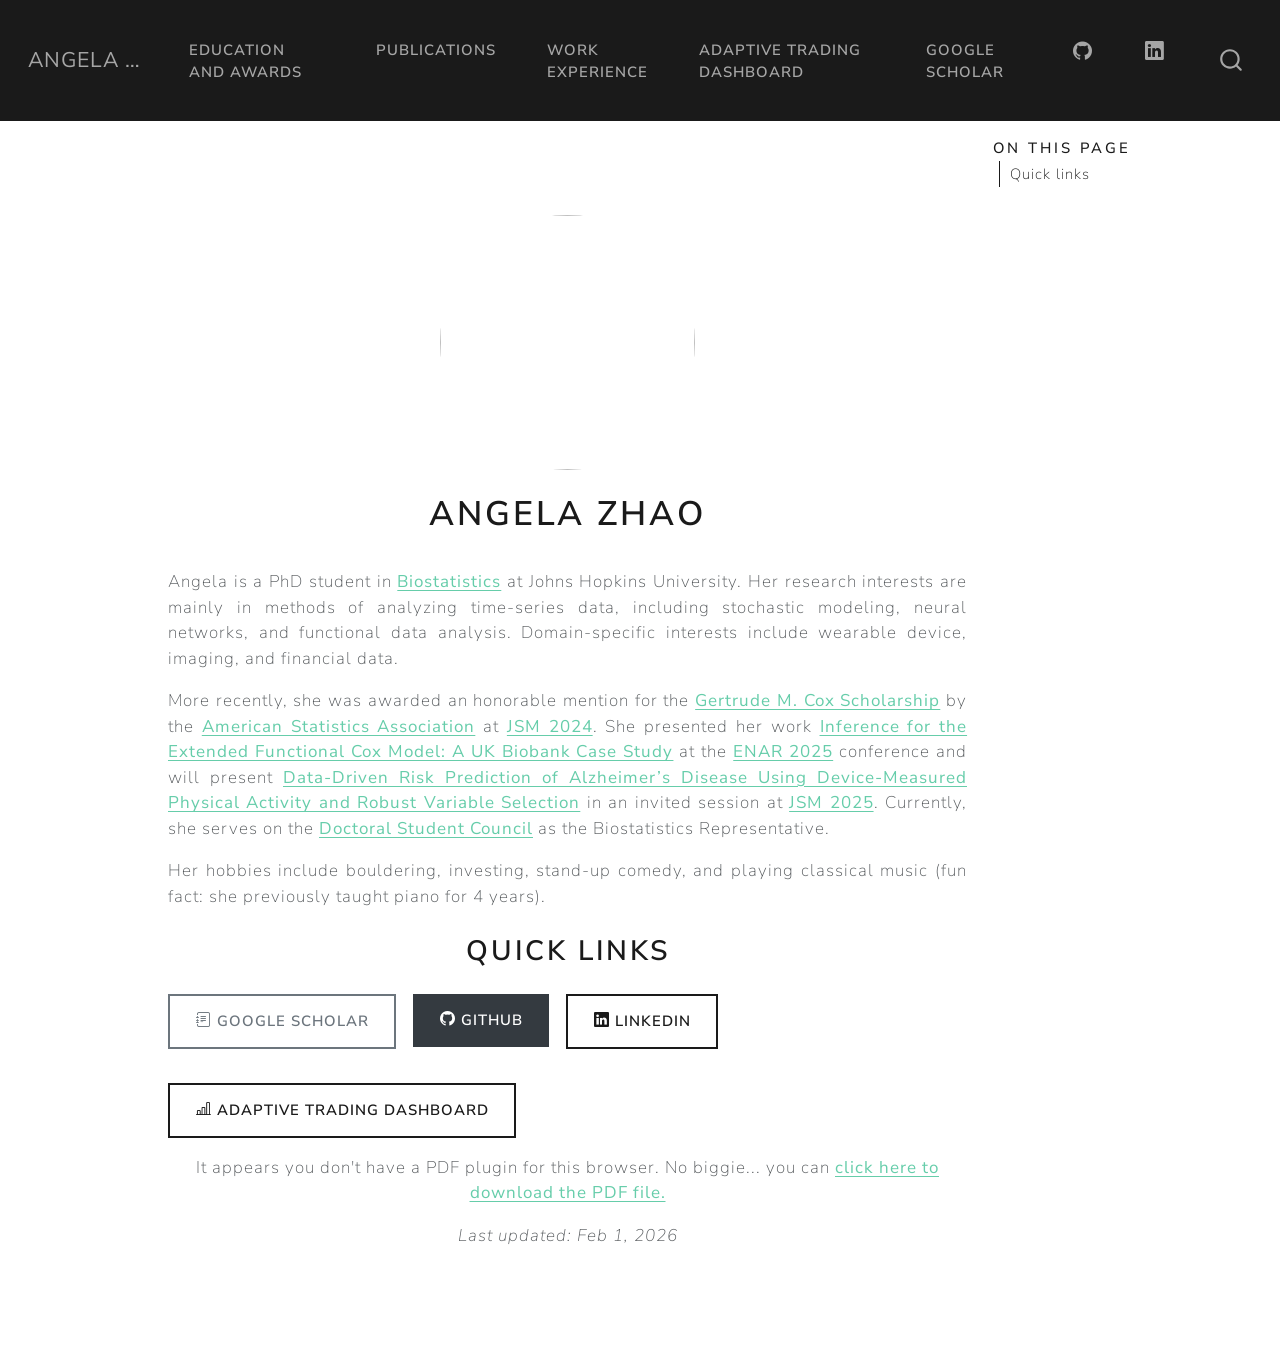
==== index.html @ 54da70fc "Built site for gh-pages" ====
<!DOCTYPE html>
<html xmlns="http://www.w3.org/1999/xhtml" lang="en" xml:lang="en"><head>

<meta charset="utf-8">
<meta name="generator" content="quarto-1.7.31">

<meta name="viewport" content="width=device-width, initial-scale=1.0, user-scalable=yes">


<title>Angela Zhao</title>
<style>
code{white-space: pre-wrap;}
span.smallcaps{font-variant: small-caps;}
div.columns{display: flex; gap: min(4vw, 1.5em);}
div.column{flex: auto; overflow-x: auto;}
div.hanging-indent{margin-left: 1.5em; text-indent: -1.5em;}
ul.task-list{list-style: none;}
ul.task-list li input[type="checkbox"] {
  width: 0.8em;
  margin: 0 0.8em 0.2em -1em; /* quarto-specific, see https://github.com/quarto-dev/quarto-cli/issues/4556 */ 
  vertical-align: middle;
}
</style>


<script src="site_libs/quarto-nav/quarto-nav.js"></script>
<script src="site_libs/quarto-nav/headroom.min.js"></script>
<script src="site_libs/clipboard/clipboard.min.js"></script>
<script src="site_libs/quarto-search/autocomplete.umd.js"></script>
<script src="site_libs/quarto-search/fuse.min.js"></script>
<script src="site_libs/quarto-search/quarto-search.js"></script>
<meta name="quarto:offset" content="./">
<script src="site_libs/quarto-html/quarto.js" type="module"></script>
<script src="site_libs/quarto-html/tabsets/tabsets.js" type="module"></script>
<script src="site_libs/quarto-html/popper.min.js"></script>
<script src="site_libs/quarto-html/tippy.umd.min.js"></script>
<link href="site_libs/quarto-html/tippy.css" rel="stylesheet">
<link href="site_libs/quarto-html/quarto-syntax-highlighting-e1a5c8363afafaef2c763b6775fbf3ca.css" rel="stylesheet" id="quarto-text-highlighting-styles">
<script src="site_libs/bootstrap/bootstrap.min.js"></script>
<link href="site_libs/bootstrap/bootstrap-icons.css" rel="stylesheet">
<link href="site_libs/bootstrap/bootstrap-140504734875f0fa9994fa1a60eab5da.min.css" rel="stylesheet" append-hash="true" id="quarto-bootstrap" data-mode="light">
<script id="quarto-search-options" type="application/json">{
  "location": "navbar",
  "copy-button": false,
  "collapse-after": 3,
  "panel-placement": "end",
  "type": "overlay",
  "limit": 50,
  "keyboard-shortcut": [
    "f",
    "/",
    "s"
  ],
  "show-item-context": false,
  "language": {
    "search-no-results-text": "No results",
    "search-matching-documents-text": "matching documents",
    "search-copy-link-title": "Copy link to search",
    "search-hide-matches-text": "Hide additional matches",
    "search-more-match-text": "more match in this document",
    "search-more-matches-text": "more matches in this document",
    "search-clear-button-title": "Clear",
    "search-text-placeholder": "",
    "search-detached-cancel-button-title": "Cancel",
    "search-submit-button-title": "Submit",
    "search-label": "Search"
  }
}</script>


<link rel="stylesheet" href="styles.css">
</head>

<body class="nav-fixed quarto-light">

<div id="quarto-search-results"></div>
  <header id="quarto-header" class="headroom fixed-top">
    <nav class="navbar navbar-expand-xl " data-bs-theme="dark">
      <div class="navbar-container container-fluid">
      <div class="navbar-brand-container mx-auto">
    <a class="navbar-brand" href="./index.html">
    <span class="navbar-title">Angela Zhao</span>
    </a>
  </div>
            <div id="quarto-search" class="" title="Search"></div>
          <button class="navbar-toggler" type="button" data-bs-toggle="collapse" data-bs-target="#navbarCollapse" aria-controls="navbarCollapse" role="menu" aria-expanded="false" aria-label="Toggle navigation" onclick="if (window.quartoToggleHeadroom) { window.quartoToggleHeadroom(); }">
  <span class="navbar-toggler-icon"></span>
</button>
          <div class="collapse navbar-collapse" id="navbarCollapse">
            <ul class="navbar-nav navbar-nav-scroll ms-auto">
  <li class="nav-item">
    <a class="nav-link" href="./education.html"> 
<span class="menu-text">Education and Awards</span></a>
  </li>  
  <li class="nav-item">
    <a class="nav-link" href="./publications.html"> 
<span class="menu-text">Publications</span></a>
  </li>  
  <li class="nav-item">
    <a class="nav-link" href="./work.html"> 
<span class="menu-text">Work Experience</span></a>
  </li>  
  <li class="nav-item">
    <a class="nav-link" href="https://adaptive-trading.streamlit.app/"> 
<span class="menu-text">Adaptive Trading Dashboard</span></a>
  </li>  
  <li class="nav-item">
    <a class="nav-link" href="https://scholar.google.com/citations?hl=en&amp;user=Vc9Pn4YAAAAJ"> 
<span class="menu-text">Google Scholar</span></a>
  </li>  
  <li class="nav-item compact">
    <a class="nav-link" href="https://github.com/ang-zhao?tab=repositories"> <i class="bi bi-github" role="img">
</i> 
<span class="menu-text"></span></a>
  </li>  
  <li class="nav-item compact">
    <a class="nav-link" href="https://www.linkedin.com/in/angela0zhao/"> <i class="bi bi-linkedin" role="img">
</i> 
<span class="menu-text"></span></a>
  </li>  
</ul>
          </div> <!-- /navcollapse -->
            <div class="quarto-navbar-tools">
</div>
      </div> <!-- /container-fluid -->
    </nav>
</header>
<!-- content -->
<div id="quarto-content" class="quarto-container page-columns page-rows-contents page-layout-article page-navbar">
<!-- sidebar -->
<!-- margin-sidebar -->
    <div id="quarto-margin-sidebar" class="sidebar margin-sidebar">
        <nav id="TOC" role="doc-toc" class="toc-active">
    <h2 id="toc-title">On this page</h2>
  <ul>
  <li><a href="#quick-links" id="toc-quick-links" class="nav-link active" data-scroll-target="#quick-links">Quick links</a></li>
  </ul>
</nav>
    </div>
<!-- main -->
<div class="quarto-about-jolla">
  <img src="profile_final.png" class="about-image
  round " style="height: 15em; width: 15em;">
 <header id="title-block-header" class="quarto-title-block default">
<div class="quarto-title">
<h1 class="title">Angela Zhao</h1>
</div>
<div class="quarto-title-meta">
  </div>
</header><main class="content" id="quarto-document-content">

<!-- <section id="hero" class="hero d-flex align-items-center text-center"> -->
<!-- <div class="container"> -->
<!--   <h1 class="display-4 fw-bold">PhD Student in Biostatistics</h1> -->
<!--   <p class="lead"> -->
<!--     Time-series modelling · Functional data analysis · Python / R / Java · TensorFlow -->
<!--   </p> -->
<!--   <a class="btn btn-primary btn-lg" -->
<!--      href="resume_AngelaZhao_Jun1_2025.pdf" -->
<!--   >Download Résumé</a> -->
<!-- </div> -->
<!-- </section> -->
<div style="text-align: justify">
<p>Angela is a PhD student in <a href="https://publichealth.jhu.edu/departments/biostatistics">Biostatistics</a> at Johns Hopkins University. Her research interests are mainly in methods of analyzing time-series data, including stochastic modeling, neural networks, and functional data analysis. Domain-specific interests include wearable device, imaging, and financial data.</p>
<p>More recently, she was awarded an honorable mention for the <a href="https://ang-zhao.github.io/angzhao.github.io/education.html#awards">Gertrude M. Cox Scholarship</a> by the <a href="https://www.amstat.org/">American Statistics Association</a> at <a href="https://ww2.amstat.org/meetings/jsm/2024/">JSM 2024</a>. She presented her work <a href="./publications.html">Inference for the Extended Functional Cox Model: A UK Biobank Case Study</a> at the <a href="https://www.enar.org/meetings/spring2025/">ENAR 2025</a> conference and will present <a href="./publications.html">Data-Driven Risk Prediction of Alzheimer’s Disease Using Device-Measured Physical Activity and Robust Variable Selection</a> in an invited session at <a href="https://ww2.amstat.org/meetings/jsm/2025/">JSM 2025</a>. Currently, she serves on the <a href="https://ang-zhao.github.io/angzhao.github.io/work.html#leadership-positions">Doctoral Student Council</a> as the Biostatistics Representative.</p>
<p>Her hobbies include bouldering, investing, stand-up comedy, and playing classical music (fun fact: she previously taught piano for 4 years).</p>
</div>
<section id="quick-links" class="level2 mt-4">
<h2 class="mt-4" data-anchor-id="quick-links">Quick links</h2>
<div class="d-flex flex-wrap gap-3">
<p><a href="https://scholar.google.com/citations?hl=en&amp;user=Vc9Pn4YAAAAJ" class="btn btn-outline-secondary"><i class="bi bi-journal-text"></i>&nbsp;Google Scholar</a></p>
<p><a href="https://github.com/ang-zhao?tab=repositories" class="btn btn-dark"><i class="bi bi-github"></i>&nbsp;GitHub</a></p>
<p><a href="https://www.linkedin.com/in/angela0zhao/" class="btn btn-outline-primary"><i class="bi bi-linkedin"></i>&nbsp;LinkedIn</a></p>
<p><a href="https://adaptive-trading.streamlit.app/" class="btn btn-outline-primary"><i class="bi bi-bar-chart-line"></i>&nbsp;Adaptive Trading Dashboard</a></p>
</div>
<object data="resume_AngelaZhao_citadel_feb2026.pdf" type="application/pdf" width="100%" height="100%" style="min-height:100vh;">
    <p>It appears you don't have a PDF plugin for this browser.
    No biggie... you can <a href="resume_AngelaZhao_citadel_feb2026.pdf">click here to
    download the PDF file.</a></p>
</object>
<p><em>Last updated: Feb 1, 2026</em></p>


</section>
</main>  
</div>
 <!-- /main -->
<script id="quarto-html-after-body" type="application/javascript">
  window.document.addEventListener("DOMContentLoaded", function (event) {
    const isCodeAnnotation = (el) => {
      for (const clz of el.classList) {
        if (clz.startsWith('code-annotation-')) {                     
          return true;
        }
      }
      return false;
    }
    const onCopySuccess = function(e) {
      // button target
      const button = e.trigger;
      // don't keep focus
      button.blur();
      // flash "checked"
      button.classList.add('code-copy-button-checked');
      var currentTitle = button.getAttribute("title");
      button.setAttribute("title", "Copied!");
      let tooltip;
      if (window.bootstrap) {
        button.setAttribute("data-bs-toggle", "tooltip");
        button.setAttribute("data-bs-placement", "left");
        button.setAttribute("data-bs-title", "Copied!");
        tooltip = new bootstrap.Tooltip(button, 
          { trigger: "manual", 
            customClass: "code-copy-button-tooltip",
            offset: [0, -8]});
        tooltip.show();    
      }
      setTimeout(function() {
        if (tooltip) {
          tooltip.hide();
          button.removeAttribute("data-bs-title");
          button.removeAttribute("data-bs-toggle");
          button.removeAttribute("data-bs-placement");
        }
        button.setAttribute("title", currentTitle);
        button.classList.remove('code-copy-button-checked');
      }, 1000);
      // clear code selection
      e.clearSelection();
    }
    const getTextToCopy = function(trigger) {
        const codeEl = trigger.previousElementSibling.cloneNode(true);
        for (const childEl of codeEl.children) {
          if (isCodeAnnotation(childEl)) {
            childEl.remove();
          }
        }
        return codeEl.innerText;
    }
    const clipboard = new window.ClipboardJS('.code-copy-button:not([data-in-quarto-modal])', {
      text: getTextToCopy
    });
    clipboard.on('success', onCopySuccess);
    if (window.document.getElementById('quarto-embedded-source-code-modal')) {
      const clipboardModal = new window.ClipboardJS('.code-copy-button[data-in-quarto-modal]', {
        text: getTextToCopy,
        container: window.document.getElementById('quarto-embedded-source-code-modal')
      });
      clipboardModal.on('success', onCopySuccess);
    }
      var localhostRegex = new RegExp(/^(?:http|https):\/\/localhost\:?[0-9]*\//);
      var mailtoRegex = new RegExp(/^mailto:/);
        var filterRegex = new RegExp("https:\/\/ang-zhao\.github\.io\/home\/");
      var isInternal = (href) => {
          return filterRegex.test(href) || localhostRegex.test(href) || mailtoRegex.test(href);
      }
      // Inspect non-navigation links and adorn them if external
     var links = window.document.querySelectorAll('a[href]:not(.nav-link):not(.navbar-brand):not(.toc-action):not(.sidebar-link):not(.sidebar-item-toggle):not(.pagination-link):not(.no-external):not([aria-hidden]):not(.dropdown-item):not(.quarto-navigation-tool):not(.about-link)');
      for (var i=0; i<links.length; i++) {
        const link = links[i];
        if (!isInternal(link.href)) {
          // undo the damage that might have been done by quarto-nav.js in the case of
          // links that we want to consider external
          if (link.dataset.originalHref !== undefined) {
            link.href = link.dataset.originalHref;
          }
        }
      }
    function tippyHover(el, contentFn, onTriggerFn, onUntriggerFn) {
      const config = {
        allowHTML: true,
        maxWidth: 500,
        delay: 100,
        arrow: false,
        appendTo: function(el) {
            return el.parentElement;
        },
        interactive: true,
        interactiveBorder: 10,
        theme: 'quarto',
        placement: 'bottom-start',
      };
      if (contentFn) {
        config.content = contentFn;
      }
      if (onTriggerFn) {
        config.onTrigger = onTriggerFn;
      }
      if (onUntriggerFn) {
        config.onUntrigger = onUntriggerFn;
      }
      window.tippy(el, config); 
    }
    const noterefs = window.document.querySelectorAll('a[role="doc-noteref"]');
    for (var i=0; i<noterefs.length; i++) {
      const ref = noterefs[i];
      tippyHover(ref, function() {
        // use id or data attribute instead here
        let href = ref.getAttribute('data-footnote-href') || ref.getAttribute('href');
        try { href = new URL(href).hash; } catch {}
        const id = href.replace(/^#\/?/, "");
        const note = window.document.getElementById(id);
        if (note) {
          return note.innerHTML;
        } else {
          return "";
        }
      });
    }
    const xrefs = window.document.querySelectorAll('a.quarto-xref');
    const processXRef = (id, note) => {
      // Strip column container classes
      const stripColumnClz = (el) => {
        el.classList.remove("page-full", "page-columns");
        if (el.children) {
          for (const child of el.children) {
            stripColumnClz(child);
          }
        }
      }
      stripColumnClz(note)
      if (id === null || id.startsWith('sec-')) {
        // Special case sections, only their first couple elements
        const container = document.createElement("div");
        if (note.children && note.children.length > 2) {
          container.appendChild(note.children[0].cloneNode(true));
          for (let i = 1; i < note.children.length; i++) {
            const child = note.children[i];
            if (child.tagName === "P" && child.innerText === "") {
              continue;
            } else {
              container.appendChild(child.cloneNode(true));
              break;
            }
          }
          if (window.Quarto?.typesetMath) {
            window.Quarto.typesetMath(container);
          }
          return container.innerHTML
        } else {
          if (window.Quarto?.typesetMath) {
            window.Quarto.typesetMath(note);
          }
          return note.innerHTML;
        }
      } else {
        // Remove any anchor links if they are present
        const anchorLink = note.querySelector('a.anchorjs-link');
        if (anchorLink) {
          anchorLink.remove();
        }
        if (window.Quarto?.typesetMath) {
          window.Quarto.typesetMath(note);
        }
        if (note.classList.contains("callout")) {
          return note.outerHTML;
        } else {
          return note.innerHTML;
        }
      }
    }
    for (var i=0; i<xrefs.length; i++) {
      const xref = xrefs[i];
      tippyHover(xref, undefined, function(instance) {
        instance.disable();
        let url = xref.getAttribute('href');
        let hash = undefined; 
        if (url.startsWith('#')) {
          hash = url;
        } else {
          try { hash = new URL(url).hash; } catch {}
        }
        if (hash) {
          const id = hash.replace(/^#\/?/, "");
          const note = window.document.getElementById(id);
          if (note !== null) {
            try {
              const html = processXRef(id, note.cloneNode(true));
              instance.setContent(html);
            } finally {
              instance.enable();
              instance.show();
            }
          } else {
            // See if we can fetch this
            fetch(url.split('#')[0])
            .then(res => res.text())
            .then(html => {
              const parser = new DOMParser();
              const htmlDoc = parser.parseFromString(html, "text/html");
              const note = htmlDoc.getElementById(id);
              if (note !== null) {
                const html = processXRef(id, note);
                instance.setContent(html);
              } 
            }).finally(() => {
              instance.enable();
              instance.show();
            });
          }
        } else {
          // See if we can fetch a full url (with no hash to target)
          // This is a special case and we should probably do some content thinning / targeting
          fetch(url)
          .then(res => res.text())
          .then(html => {
            const parser = new DOMParser();
            const htmlDoc = parser.parseFromString(html, "text/html");
            const note = htmlDoc.querySelector('main.content');
            if (note !== null) {
              // This should only happen for chapter cross references
              // (since there is no id in the URL)
              // remove the first header
              if (note.children.length > 0 && note.children[0].tagName === "HEADER") {
                note.children[0].remove();
              }
              const html = processXRef(null, note);
              instance.setContent(html);
            } 
          }).finally(() => {
            instance.enable();
            instance.show();
          });
        }
      }, function(instance) {
      });
    }
        let selectedAnnoteEl;
        const selectorForAnnotation = ( cell, annotation) => {
          let cellAttr = 'data-code-cell="' + cell + '"';
          let lineAttr = 'data-code-annotation="' +  annotation + '"';
          const selector = 'span[' + cellAttr + '][' + lineAttr + ']';
          return selector;
        }
        const selectCodeLines = (annoteEl) => {
          const doc = window.document;
          const targetCell = annoteEl.getAttribute("data-target-cell");
          const targetAnnotation = annoteEl.getAttribute("data-target-annotation");
          const annoteSpan = window.document.querySelector(selectorForAnnotation(targetCell, targetAnnotation));
          const lines = annoteSpan.getAttribute("data-code-lines").split(",");
          const lineIds = lines.map((line) => {
            return targetCell + "-" + line;
          })
          let top = null;
          let height = null;
          let parent = null;
          if (lineIds.length > 0) {
              //compute the position of the single el (top and bottom and make a div)
              const el = window.document.getElementById(lineIds[0]);
              top = el.offsetTop;
              height = el.offsetHeight;
              parent = el.parentElement.parentElement;
            if (lineIds.length > 1) {
              const lastEl = window.document.getElementById(lineIds[lineIds.length - 1]);
              const bottom = lastEl.offsetTop + lastEl.offsetHeight;
              height = bottom - top;
            }
            if (top !== null && height !== null && parent !== null) {
              // cook up a div (if necessary) and position it 
              let div = window.document.getElementById("code-annotation-line-highlight");
              if (div === null) {
                div = window.document.createElement("div");
                div.setAttribute("id", "code-annotation-line-highlight");
                div.style.position = 'absolute';
                parent.appendChild(div);
              }
              div.style.top = top - 2 + "px";
              div.style.height = height + 4 + "px";
              div.style.left = 0;
              let gutterDiv = window.document.getElementById("code-annotation-line-highlight-gutter");
              if (gutterDiv === null) {
                gutterDiv = window.document.createElement("div");
                gutterDiv.setAttribute("id", "code-annotation-line-highlight-gutter");
                gutterDiv.style.position = 'absolute';
                const codeCell = window.document.getElementById(targetCell);
                const gutter = codeCell.querySelector('.code-annotation-gutter');
                gutter.appendChild(gutterDiv);
              }
              gutterDiv.style.top = top - 2 + "px";
              gutterDiv.style.height = height + 4 + "px";
            }
            selectedAnnoteEl = annoteEl;
          }
        };
        const unselectCodeLines = () => {
          const elementsIds = ["code-annotation-line-highlight", "code-annotation-line-highlight-gutter"];
          elementsIds.forEach((elId) => {
            const div = window.document.getElementById(elId);
            if (div) {
              div.remove();
            }
          });
          selectedAnnoteEl = undefined;
        };
          // Handle positioning of the toggle
      window.addEventListener(
        "resize",
        throttle(() => {
          elRect = undefined;
          if (selectedAnnoteEl) {
            selectCodeLines(selectedAnnoteEl);
          }
        }, 10)
      );
      function throttle(fn, ms) {
      let throttle = false;
      let timer;
        return (...args) => {
          if(!throttle) { // first call gets through
              fn.apply(this, args);
              throttle = true;
          } else { // all the others get throttled
              if(timer) clearTimeout(timer); // cancel #2
              timer = setTimeout(() => {
                fn.apply(this, args);
                timer = throttle = false;
              }, ms);
          }
        };
      }
        // Attach click handler to the DT
        const annoteDls = window.document.querySelectorAll('dt[data-target-cell]');
        for (const annoteDlNode of annoteDls) {
          annoteDlNode.addEventListener('click', (event) => {
            const clickedEl = event.target;
            if (clickedEl !== selectedAnnoteEl) {
              unselectCodeLines();
              const activeEl = window.document.querySelector('dt[data-target-cell].code-annotation-active');
              if (activeEl) {
                activeEl.classList.remove('code-annotation-active');
              }
              selectCodeLines(clickedEl);
              clickedEl.classList.add('code-annotation-active');
            } else {
              // Unselect the line
              unselectCodeLines();
              clickedEl.classList.remove('code-annotation-active');
            }
          });
        }
    const findCites = (el) => {
      const parentEl = el.parentElement;
      if (parentEl) {
        const cites = parentEl.dataset.cites;
        if (cites) {
          return {
            el,
            cites: cites.split(' ')
          };
        } else {
          return findCites(el.parentElement)
        }
      } else {
        return undefined;
      }
    };
    var bibliorefs = window.document.querySelectorAll('a[role="doc-biblioref"]');
    for (var i=0; i<bibliorefs.length; i++) {
      const ref = bibliorefs[i];
      const citeInfo = findCites(ref);
      if (citeInfo) {
        tippyHover(citeInfo.el, function() {
          var popup = window.document.createElement('div');
          citeInfo.cites.forEach(function(cite) {
            var citeDiv = window.document.createElement('div');
            citeDiv.classList.add('hanging-indent');
            citeDiv.classList.add('csl-entry');
            var biblioDiv = window.document.getElementById('ref-' + cite);
            if (biblioDiv) {
              citeDiv.innerHTML = biblioDiv.innerHTML;
            }
            popup.appendChild(citeDiv);
          });
          return popup.innerHTML;
        });
      }
    }
  });
  </script>
</div> <!-- /content -->




</body></html>
---- site_libs/quarto-html/tippy.css ----
.tippy-box[data-animation=fade][data-state=hidden]{opacity:0}[data-tippy-root]{max-width:calc(100vw - 10px)}.tippy-box{position:relative;background-color:#333;color:#fff;border-radius:4px;font-size:14px;line-height:1.4;white-space:normal;outline:0;transition-property:transform,visibility,opacity}.tippy-box[data-placement^=top]>.tippy-arrow{bottom:0}.tippy-box[data-placement^=top]>.tippy-arrow:before{bottom:-7px;left:0;border-width:8px 8px 0;border-top-color:initial;transform-origin:center top}.tippy-box[data-placement^=bottom]>.tippy-arrow{top:0}.tippy-box[data-placement^=bottom]>.tippy-arrow:before{top:-7px;left:0;border-width:0 8px 8px;border-bottom-color:initial;transform-origin:center bottom}.tippy-box[data-placement^=left]>.tippy-arrow{right:0}.tippy-box[data-placement^=left]>.tippy-arrow:before{border-width:8px 0 8px 8px;border-left-color:initial;right:-7px;transform-origin:center left}.tippy-box[data-placement^=right]>.tippy-arrow{left:0}.tippy-box[data-placement^=right]>.tippy-arrow:before{left:-7px;border-width:8px 8px 8px 0;border-right-color:initial;transform-origin:center right}.tippy-box[data-inertia][data-state=visible]{transition-timing-function:cubic-bezier(.54,1.5,.38,1.11)}.tippy-arrow{width:16px;height:16px;color:#333}.tippy-arrow:before{content:"";position:absolute;border-color:transparent;border-style:solid}.tippy-content{position:relative;padding:5px 9px;z-index:1}
---- site_libs/quarto-html/quarto-syntax-highlighting-e1a5c8363afafaef2c763b6775fbf3ca.css ----
/* quarto syntax highlight colors */
:root {
  --quarto-hl-ot-color: #003B4F;
  --quarto-hl-at-color: #657422;
  --quarto-hl-ss-color: #20794D;
  --quarto-hl-an-color: #5E5E5E;
  --quarto-hl-fu-color: #4758AB;
  --quarto-hl-st-color: #20794D;
  --quarto-hl-cf-color: #003B4F;
  --quarto-hl-op-color: #5E5E5E;
  --quarto-hl-er-color: #AD0000;
  --quarto-hl-bn-color: #AD0000;
  --quarto-hl-al-color: #AD0000;
  --quarto-hl-va-color: #111111;
  --quarto-hl-bu-color: inherit;
  --quarto-hl-ex-color: inherit;
  --quarto-hl-pp-color: #AD0000;
  --quarto-hl-in-color: #5E5E5E;
  --quarto-hl-vs-color: #20794D;
  --quarto-hl-wa-color: #5E5E5E;
  --quarto-hl-do-color: #5E5E5E;
  --quarto-hl-im-color: #00769E;
  --quarto-hl-ch-color: #20794D;
  --quarto-hl-dt-color: #AD0000;
  --quarto-hl-fl-color: #AD0000;
  --quarto-hl-co-color: #5E5E5E;
  --quarto-hl-cv-color: #5E5E5E;
  --quarto-hl-cn-color: #8f5902;
  --quarto-hl-sc-color: #5E5E5E;
  --quarto-hl-dv-color: #AD0000;
  --quarto-hl-kw-color: #003B4F;
}

/* other quarto variables */
:root {
  --quarto-font-monospace: SFMono-Regular, Menlo, Monaco, Consolas, "Liberation Mono", "Courier New", monospace;
}

/* syntax highlight based on Pandoc's rules */
pre > code.sourceCode > span {
  color: #003B4F;
}

code.sourceCode > span {
  color: #003B4F;
}

div.sourceCode,
div.sourceCode pre.sourceCode {
  color: #003B4F;
}

/* Normal */
code span {
  color: #003B4F;
}

/* Alert */
code span.al {
  color: #AD0000;
  font-style: inherit;
}

/* Annotation */
code span.an {
  color: #5E5E5E;
  font-style: inherit;
}

/* Attribute */
code span.at {
  color: #657422;
  font-style: inherit;
}

/* BaseN */
code span.bn {
  color: #AD0000;
  font-style: inherit;
}

/* BuiltIn */
code span.bu {
  font-style: inherit;
}

/* ControlFlow */
code span.cf {
  color: #003B4F;
  font-weight: bold;
  font-style: inherit;
}

/* Char */
code span.ch {
  color: #20794D;
  font-style: inherit;
}

/* Constant */
code span.cn {
  color: #8f5902;
  font-style: inherit;
}

/* Comment */
code span.co {
  color: #5E5E5E;
  font-style: inherit;
}

/* CommentVar */
code span.cv {
  color: #5E5E5E;
  font-style: italic;
}

/* Documentation */
code span.do {
  color: #5E5E5E;
  font-style: italic;
}

/* DataType */
code span.dt {
  color: #AD0000;
  font-style: inherit;
}

/* DecVal */
code span.dv {
  color: #AD0000;
  font-style: inherit;
}

/* Error */
code span.er {
  color: #AD0000;
  font-style: inherit;
}

/* Extension */
code span.ex {
  font-style: inherit;
}

/* Float */
code span.fl {
  color: #AD0000;
  font-style: inherit;
}

/* Function */
code span.fu {
  color: #4758AB;
  font-style: inherit;
}

/* Import */
code span.im {
  color: #00769E;
  font-style: inherit;
}

/* Information */
code span.in {
  color: #5E5E5E;
  font-style: inherit;
}

/* Keyword */
code span.kw {
  color: #003B4F;
  font-weight: bold;
  font-style: inherit;
}

/* Operator */
code span.op {
  color: #5E5E5E;
  font-style: inherit;
}

/* Other */
code span.ot {
  color: #003B4F;
  font-style: inherit;
}

/* Preprocessor */
code span.pp {
  color: #AD0000;
  font-style: inherit;
}

/* SpecialChar */
code span.sc {
  color: #5E5E5E;
  font-style: inherit;
}

/* SpecialString */
code span.ss {
  color: #20794D;
  font-style: inherit;
}

/* String */
code span.st {
  color: #20794D;
  font-style: inherit;
}

/* Variable */
code span.va {
  color: #111111;
  font-style: inherit;
}

/* VerbatimString */
code span.vs {
  color: #20794D;
  font-style: inherit;
}

/* Warning */
code span.wa {
  color: #5E5E5E;
  font-style: italic;
}

.prevent-inlining {
  content: "</";
}

/*# sourceMappingURL=c735b2cac6c846c1abc72f5ce1520814.css.map */
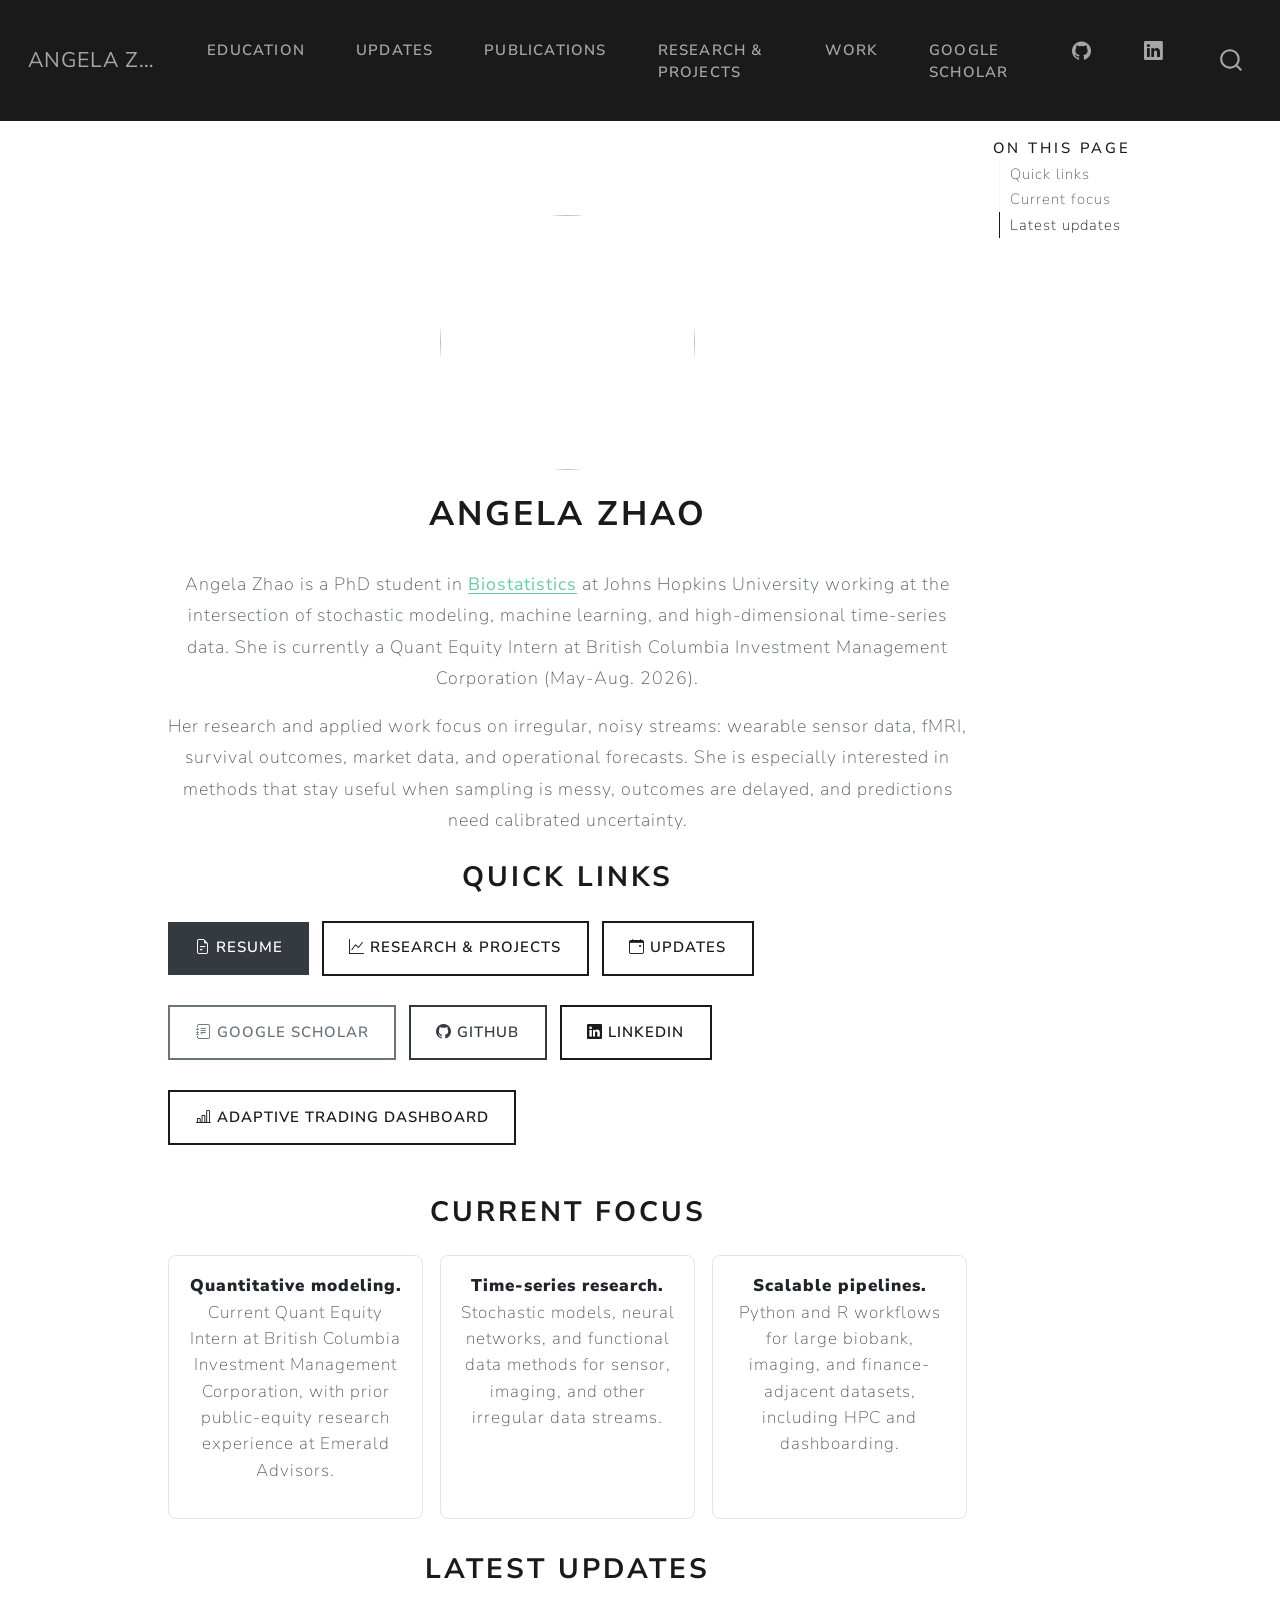
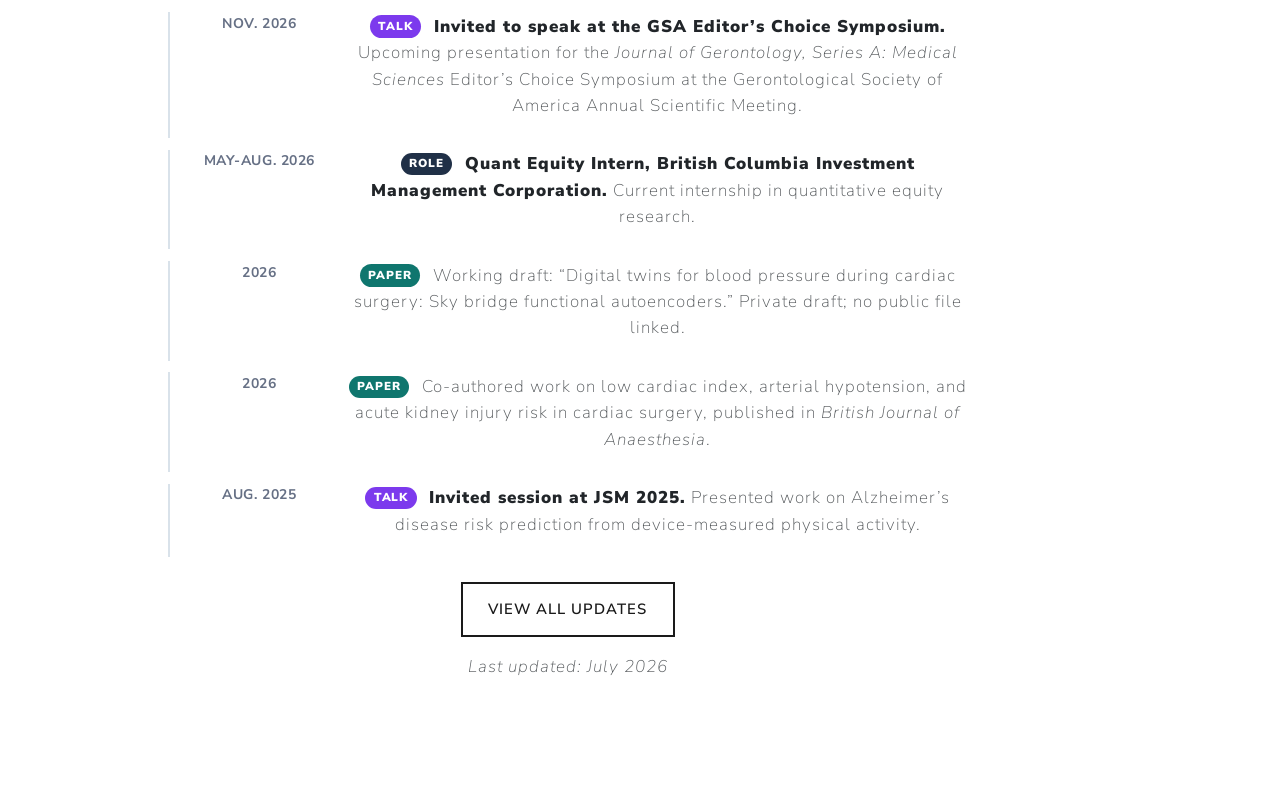
==== commit e7d47bb9: "Correct rendered updates timeline" ====
--- a/index.html
+++ b/index.html
@@ -90,19 +90,23 @@
             <ul class="navbar-nav navbar-nav-scroll ms-auto">
   <li class="nav-item">
     <a class="nav-link" href="./education.html"> 
-<span class="menu-text">Education and Awards</span></a>
+<span class="menu-text">Education</span></a>
+  </li>  
+  <li class="nav-item">
+    <a class="nav-link" href="./updates.html"> 
+<span class="menu-text">Updates</span></a>
   </li>  
   <li class="nav-item">
     <a class="nav-link" href="./publications.html"> 
 <span class="menu-text">Publications</span></a>
   </li>  
   <li class="nav-item">
+    <a class="nav-link" href="./projects.html"> 
+<span class="menu-text">Research &amp; Projects</span></a>
+  </li>  
+  <li class="nav-item">
     <a class="nav-link" href="./work.html"> 
-<span class="menu-text">Work Experience</span></a>
-  </li>  
-  <li class="nav-item">
-    <a class="nav-link" href="https://adaptive-trading.streamlit.app/"> 
-<span class="menu-text">Adaptive Trading Dashboard</span></a>
+<span class="menu-text">Work</span></a>
   </li>  
   <li class="nav-item">
     <a class="nav-link" href="https://scholar.google.com/citations?hl=en&amp;user=Vc9Pn4YAAAAJ"> 
@@ -134,6 +138,8 @@
     <h2 id="toc-title">On this page</h2>
   <ul>
   <li><a href="#quick-links" id="toc-quick-links" class="nav-link active" data-scroll-target="#quick-links">Quick links</a></li>
+  <li><a href="#current-focus" id="toc-current-focus" class="nav-link" data-scroll-target="#current-focus">Current focus</a></li>
+  <li><a href="#latest-updates" id="toc-latest-updates" class="nav-link" data-scroll-target="#latest-updates">Latest updates</a></li>
   </ul>
 </nav>
     </div>
@@ -149,36 +155,82 @@
   </div>
 </header><main class="content" id="quarto-document-content">
 
-<!-- <section id="hero" class="hero d-flex align-items-center text-center"> -->
-<!-- <div class="container"> -->
-<!--   <h1 class="display-4 fw-bold">PhD Student in Biostatistics</h1> -->
-<!--   <p class="lead"> -->
-<!--     Time-series modelling · Functional data analysis · Python / R / Java · TensorFlow -->
-<!--   </p> -->
-<!--   <a class="btn btn-primary btn-lg" -->
-<!--      href="resume_AngelaZhao_Jun1_2025.pdf" -->
-<!--   >Download Résumé</a> -->
-<!-- </div> -->
-<!-- </section> -->
-<div style="text-align: justify">
-<p>Angela is a PhD student in <a href="https://publichealth.jhu.edu/departments/biostatistics">Biostatistics</a> at Johns Hopkins University. Her research interests are mainly in methods of analyzing time-series data, including stochastic modeling, neural networks, and functional data analysis. Domain-specific interests include wearable device, imaging, and financial data.</p>
-<p>More recently, she was awarded an honorable mention for the <a href="https://ang-zhao.github.io/angzhao.github.io/education.html#awards">Gertrude M. Cox Scholarship</a> by the <a href="https://www.amstat.org/">American Statistics Association</a> at <a href="https://ww2.amstat.org/meetings/jsm/2024/">JSM 2024</a>. She presented her work <a href="./publications.html">Inference for the Extended Functional Cox Model: A UK Biobank Case Study</a> at the <a href="https://www.enar.org/meetings/spring2025/">ENAR 2025</a> conference and will present <a href="./publications.html">Data-Driven Risk Prediction of Alzheimer’s Disease Using Device-Measured Physical Activity and Robust Variable Selection</a> in an invited session at <a href="https://ww2.amstat.org/meetings/jsm/2025/">JSM 2025</a>. Currently, she serves on the <a href="https://ang-zhao.github.io/angzhao.github.io/work.html#leadership-positions">Doctoral Student Council</a> as the Biostatistics Representative.</p>
-<p>Her hobbies include bouldering, investing, stand-up comedy, and playing classical music (fun fact: she previously taught piano for 4 years).</p>
+<div class="landing-copy">
+<p>Angela Zhao is a PhD student in <a href="https://publichealth.jhu.edu/departments/biostatistics">Biostatistics</a> at Johns Hopkins University working at the intersection of stochastic modeling, machine learning, and high-dimensional time-series data. She is currently a Quant Equity Intern at British Columbia Investment Management Corporation (May-Aug.&nbsp;2026).</p>
+<p>Her research and applied work focus on irregular, noisy streams: wearable sensor data, fMRI, survival outcomes, market data, and operational forecasts. She is especially interested in methods that stay useful when sampling is messy, outcomes are delayed, and predictions need calibrated uncertainty.</p>
 </div>
 <section id="quick-links" class="level2 mt-4">
 <h2 class="mt-4" data-anchor-id="quick-links">Quick links</h2>
-<div class="d-flex flex-wrap gap-3">
+<div class="quick-link-row">
+<p><a href="Angela_Zhao_Resume.pdf" class="btn btn-dark"><i class="bi bi-file-earmark-text"></i> Resume</a></p>
+<p><a href="./projects.html" class="btn btn-outline-primary"><i class="bi bi-graph-up"></i> Research &amp; Projects</a></p>
+<p><a href="./updates.html" class="btn btn-outline-primary"><i class="bi bi-calendar-event"></i> Updates</a></p>
 <p><a href="https://scholar.google.com/citations?hl=en&amp;user=Vc9Pn4YAAAAJ" class="btn btn-outline-secondary"><i class="bi bi-journal-text"></i>&nbsp;Google Scholar</a></p>
-<p><a href="https://github.com/ang-zhao?tab=repositories" class="btn btn-dark"><i class="bi bi-github"></i>&nbsp;GitHub</a></p>
+<p><a href="https://github.com/ang-zhao?tab=repositories" class="btn btn-outline-dark"><i class="bi bi-github"></i>&nbsp;GitHub</a></p>
 <p><a href="https://www.linkedin.com/in/angela0zhao/" class="btn btn-outline-primary"><i class="bi bi-linkedin"></i>&nbsp;LinkedIn</a></p>
 <p><a href="https://adaptive-trading.streamlit.app/" class="btn btn-outline-primary"><i class="bi bi-bar-chart-line"></i>&nbsp;Adaptive Trading Dashboard</a></p>
 </div>
-<object data="resume_AngelaZhao_citadel_feb2026.pdf" type="application/pdf" width="100%" height="100%" style="min-height:100vh;">
-    <p>It appears you don't have a PDF plugin for this browser.
-    No biggie... you can <a href="resume_AngelaZhao_citadel_feb2026.pdf">click here to
-    download the PDF file.</a></p>
-</object>
-<p><em>Last updated: Feb 1, 2026</em></p>
+</section>
+<section id="current-focus" class="level2 section-tight">
+<h2 class="section-tight" data-anchor-id="current-focus">Current focus</h2>
+<div class="focus-grid">
+<div class="focus-card">
+<p><strong>Quantitative modeling.</strong> Current Quant Equity Intern at British Columbia Investment Management Corporation, with prior public-equity research experience at Emerald Advisors.</p>
+</div>
+<div class="focus-card">
+<p><strong>Time-series research.</strong> Stochastic models, neural networks, and functional data methods for sensor, imaging, and other irregular data streams.</p>
+</div>
+<div class="focus-card">
+<p><strong>Scalable pipelines.</strong> Python and R workflows for large biobank, imaging, and finance-adjacent datasets, including HPC and dashboarding.</p>
+</div>
+</div>
+</section>
+<section id="latest-updates" class="level2 section-tight">
+<h2 class="section-tight" data-anchor-id="latest-updates">Latest updates</h2>
+<div class="timeline timeline-compact">
+<div class="timeline-item">
+<div class="timeline-date">
+<p>Nov.&nbsp;2026</p>
+</div>
+<div class="timeline-body">
+<p><span class="update-badge talk">Talk</span> <strong>Invited to speak at the GSA Editor’s Choice Symposium.</strong> Upcoming presentation for the <em>Journal of Gerontology, Series A: Medical Sciences</em> Editor’s Choice Symposium at the Gerontological Society of America Annual Scientific Meeting.</p>
+</div>
+</div>
+<div class="timeline-item">
+<div class="timeline-date">
+<p>May-Aug.&nbsp;2026</p>
+</div>
+<div class="timeline-body">
+<p><span class="update-badge role">Role</span> <strong>Quant Equity Intern, British Columbia Investment Management Corporation.</strong> Current internship in quantitative equity research.</p>
+</div>
+</div>
+<div class="timeline-item">
+<div class="timeline-date">
+<p>2026</p>
+</div>
+<div class="timeline-body">
+<p><span class="update-badge paper">Paper</span> Working draft: “Digital twins for blood pressure during cardiac surgery: Sky bridge functional autoencoders.” Private draft; no public file linked.</p>
+</div>
+</div>
+<div class="timeline-item">
+<div class="timeline-date">
+<p>2026</p>
+</div>
+<div class="timeline-body">
+<p><span class="update-badge paper">Paper</span> Co-authored work on low cardiac index, arterial hypotension, and acute kidney injury risk in cardiac surgery, published in <em>British Journal of Anaesthesia</em>.</p>
+</div>
+</div>
+<div class="timeline-item">
+<div class="timeline-date">
+<p>Aug.&nbsp;2025</p>
+</div>
+<div class="timeline-body">
+<p><span class="update-badge talk">Talk</span> <strong>Invited session at JSM 2025.</strong> Presented work on Alzheimer’s disease risk prediction from device-measured physical activity.</p>
+</div>
+</div>
+</div>
+<p><a href="./updates.html" class="btn btn-outline-primary">View all updates</a></p>
+<p><em>Last updated: July 2026</em></p>
 
 
 </section>
--- a/styles.css
+++ b/styles.css
@@ -0,0 +1,170 @@
+/* css styles */
+@import url('https://fonts.googleapis.com/css2?family=Nunito:wght@300;400;700&display=swap');
+b, strong { font-weight: 900 !important; color: #212529; }
+h1,h2,h3,h4,h5,h6 { font-weight: 700; }
+
+.navbar-title {
+  white-space: nowrap;
+}
+
+.navbar-nav .nav-link {
+  letter-spacing: 0.08em;
+}
+
+.landing-copy,
+.page-intro {
+  font-size: 1.05rem;
+  line-height: 1.75;
+}
+
+.quick-link-row {
+  display: flex;
+  flex-wrap: wrap;
+  gap: 0.75rem;
+  align-items: center;
+}
+
+.section-tight {
+  margin-top: 2rem;
+}
+
+.focus-grid {
+  display: grid;
+  grid-template-columns: repeat(3, minmax(0, 1fr));
+  gap: 1rem;
+  margin: 1rem 0 1.5rem;
+}
+
+.project-grid {
+  display: grid;
+  grid-template-columns: repeat(2, minmax(0, 1fr));
+  gap: 1rem;
+  margin: 1rem 0 1.5rem;
+}
+
+.focus-card,
+.project-card {
+  border: 1px solid #dfe5ea;
+  border-radius: 8px;
+  background: #fff;
+  padding: 1rem;
+}
+
+.focus-card {
+  line-height: 1.55;
+}
+
+.project-card {
+  display: flex;
+  flex-direction: column;
+  gap: 0.7rem;
+}
+
+.project-card h3 {
+  font-size: 1.08rem;
+  margin: 0;
+}
+
+.project-card p {
+  margin-bottom: 0;
+}
+
+.project-card figure {
+  margin: 0;
+}
+
+.project-card figcaption {
+  display: none;
+}
+
+.project-card code {
+  white-space: normal;
+  overflow-wrap: anywhere;
+}
+
+.project-figure {
+  width: 100%;
+  aspect-ratio: 5 / 3;
+  object-fit: cover;
+  border-radius: 6px;
+  border: 1px solid #e4e9ee;
+  background: #f5f7fa;
+}
+
+.project-link {
+  font-weight: 700;
+}
+
+.timeline {
+  display: grid;
+  gap: 0.85rem;
+  margin: 1rem 0 1.5rem;
+}
+
+.timeline-compact {
+  gap: 0.7rem;
+}
+
+.timeline-item {
+  display: grid;
+  grid-template-columns: 8.5rem minmax(0, 1fr);
+  gap: 1rem;
+  border-left: 2px solid #d9e2ea;
+  padding: 0.1rem 0 0.1rem 1rem;
+}
+
+.timeline-date {
+  color: #667085;
+  font-weight: 700;
+  letter-spacing: 0.04em;
+  text-transform: uppercase;
+  font-size: 0.82rem;
+}
+
+.timeline-body {
+  line-height: 1.55;
+}
+
+.update-badge {
+  display: inline-block;
+  border-radius: 999px;
+  color: #fff;
+  font-size: 0.68rem;
+  font-weight: 900;
+  letter-spacing: 0.08em;
+  line-height: 1;
+  margin-right: 0.45rem;
+  padding: 0.32rem 0.5rem;
+  text-transform: uppercase;
+  vertical-align: 0.12rem;
+}
+
+.update-badge.role { background: #203047; }
+.update-badge.paper { background: #0f766e; }
+.update-badge.talk { background: #7c3aed; }
+.update-badge.project { background: #b45309; }
+.update-badge.award { background: #be123c; }
+
+@media (max-width: 991px) {
+  .focus-grid,
+  .project-grid {
+    grid-template-columns: 1fr;
+  }
+
+  .timeline-item {
+    grid-template-columns: 1fr;
+    gap: 0.25rem;
+  }
+}
+
+@media (max-width: 575px) {
+  .landing-copy,
+  .page-intro {
+    font-size: 1rem;
+    line-height: 1.65;
+  }
+
+  .quick-link-row .btn {
+    width: 100%;
+  }
+}
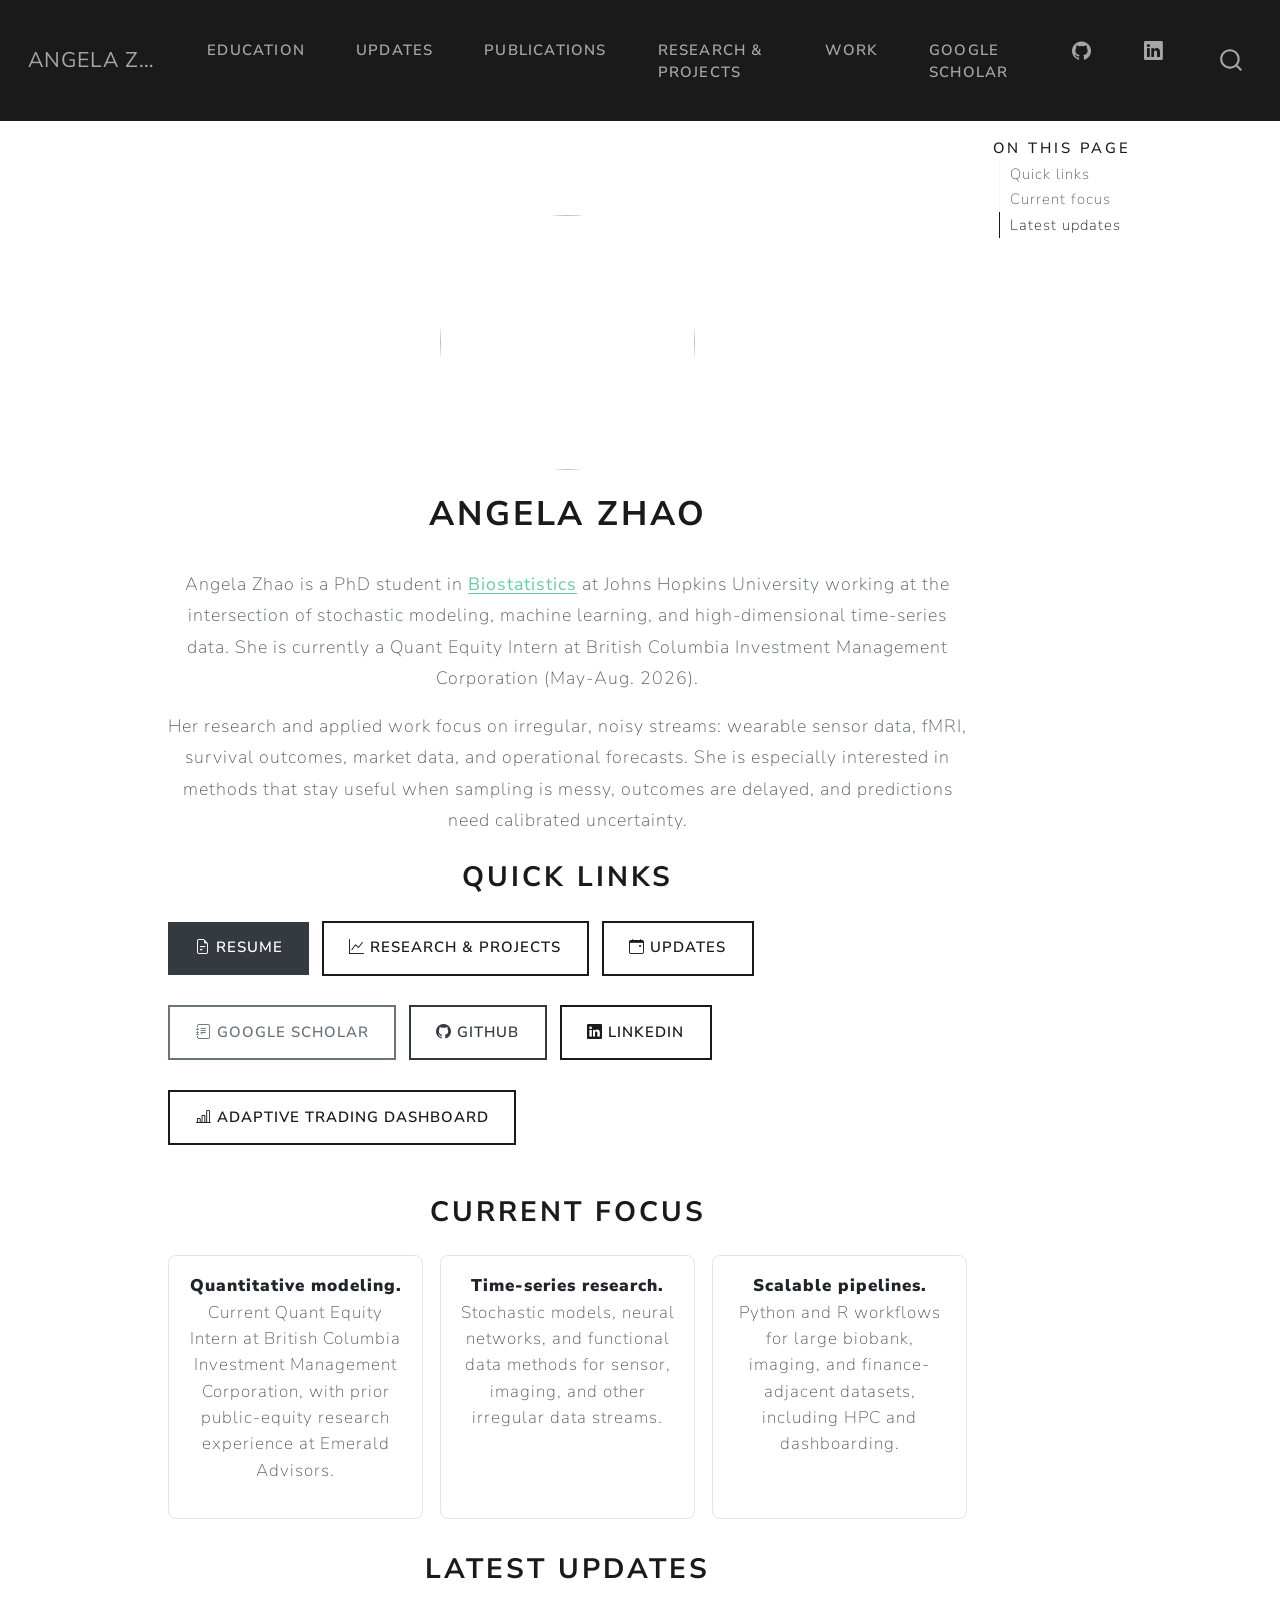
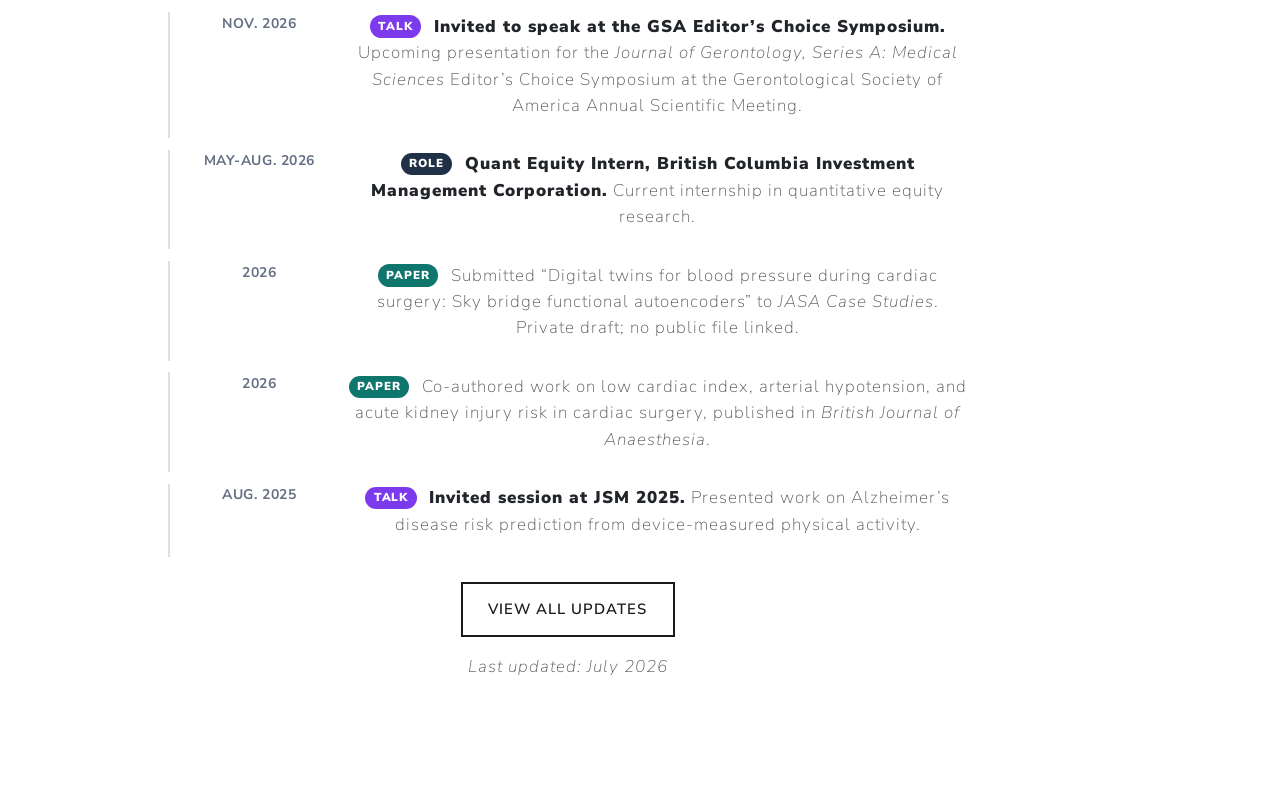
==== commit 0d0b8132: "Update rendered industry and publication details" ====
--- a/index.html
+++ b/index.html
@@ -209,7 +209,7 @@
 <p>2026</p>
 </div>
 <div class="timeline-body">
-<p><span class="update-badge paper">Paper</span> Working draft: “Digital twins for blood pressure during cardiac surgery: Sky bridge functional autoencoders.” Private draft; no public file linked.</p>
+<p><span class="update-badge paper">Paper</span> Submitted “Digital twins for blood pressure during cardiac surgery: Sky bridge functional autoencoders” to <em>JASA Case Studies</em>. Private draft; no public file linked.</p>
 </div>
 </div>
 <div class="timeline-item">
--- a/styles.css
+++ b/styles.css
@@ -144,6 +144,7 @@
 .update-badge.talk { background: #7c3aed; }
 .update-badge.project { background: #b45309; }
 .update-badge.award { background: #be123c; }
+.update-badge.education { background: #475569; }
 
 @media (max-width: 991px) {
   .focus-grid,
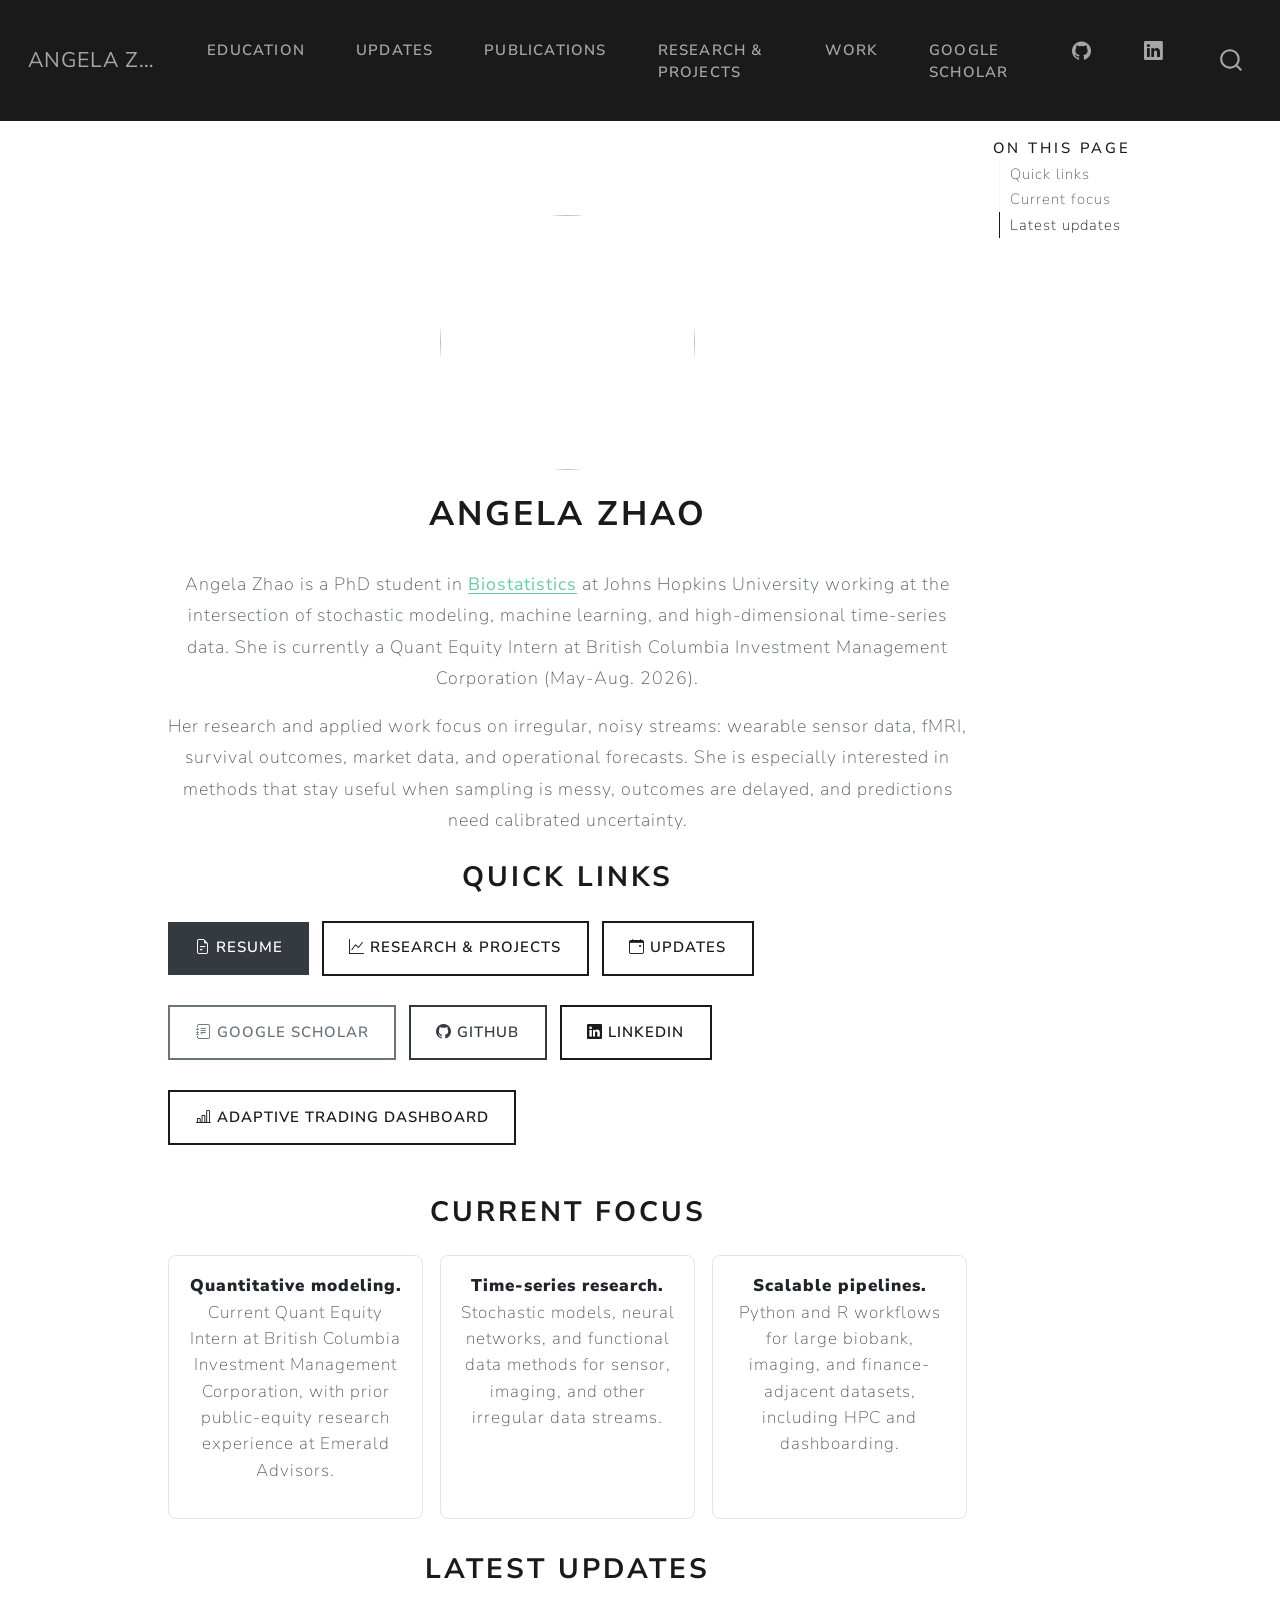
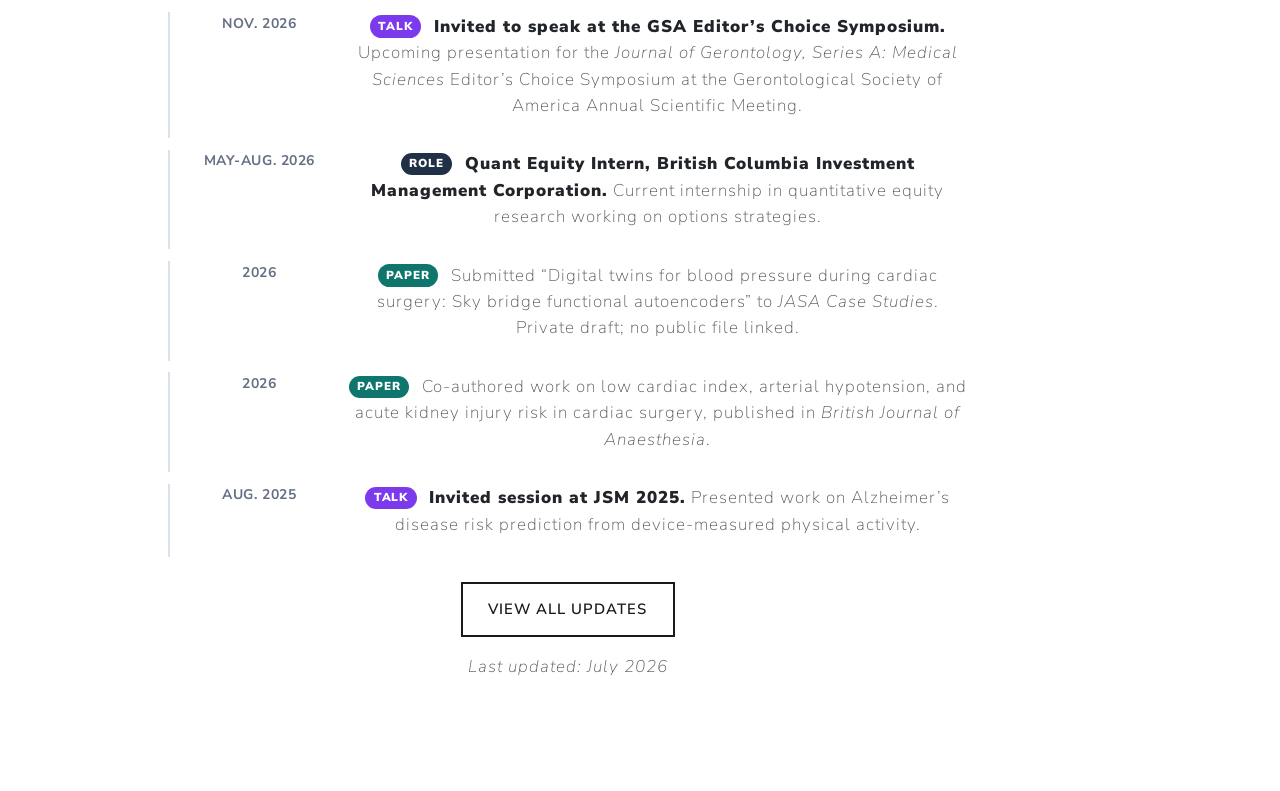
==== commit 4e072d36: "Update rendered BCI options strategy wording" ====
--- a/index.html
+++ b/index.html
@@ -201,7 +201,7 @@
 <p>May-Aug.&nbsp;2026</p>
 </div>
 <div class="timeline-body">
-<p><span class="update-badge role">Role</span> <strong>Quant Equity Intern, British Columbia Investment Management Corporation.</strong> Current internship in quantitative equity research.</p>
+<p><span class="update-badge role">Role</span> <strong>Quant Equity Intern, British Columbia Investment Management Corporation.</strong> Current internship in quantitative equity research working on options strategies.</p>
 </div>
 </div>
 <div class="timeline-item">
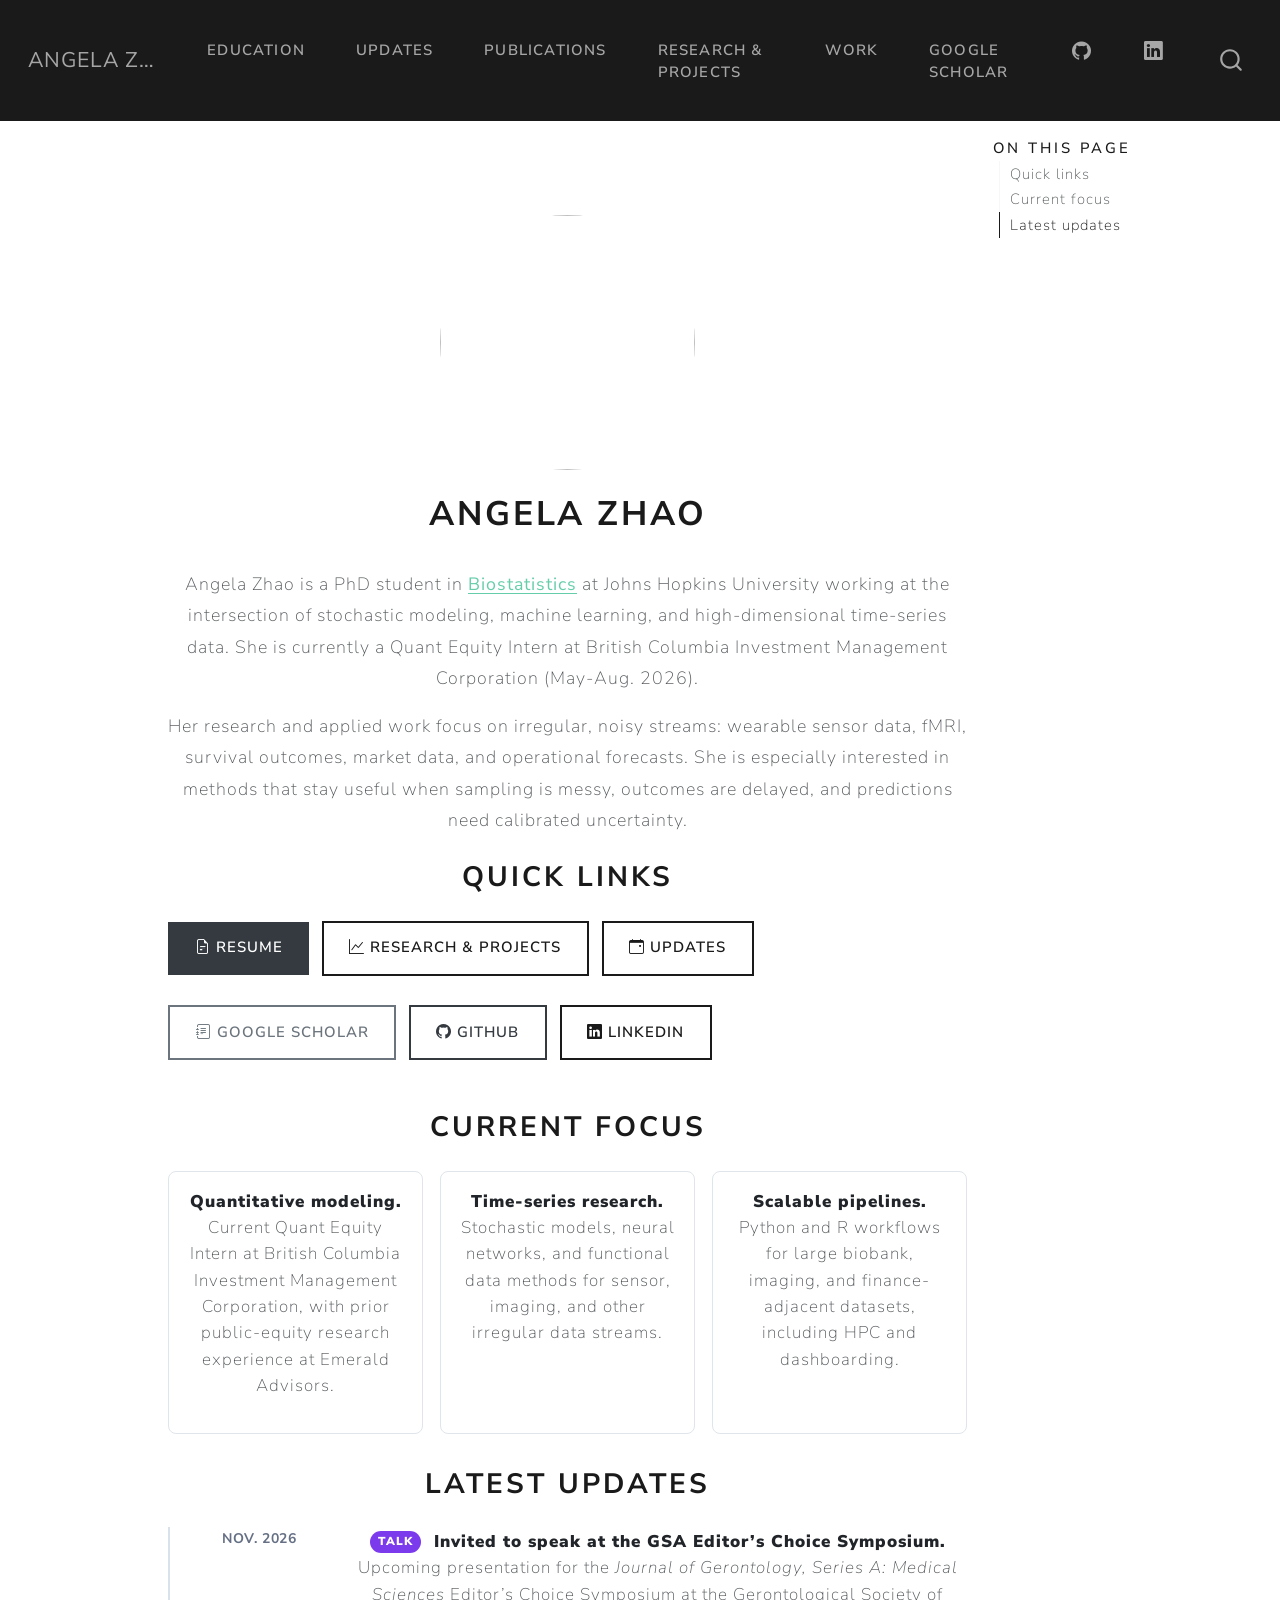
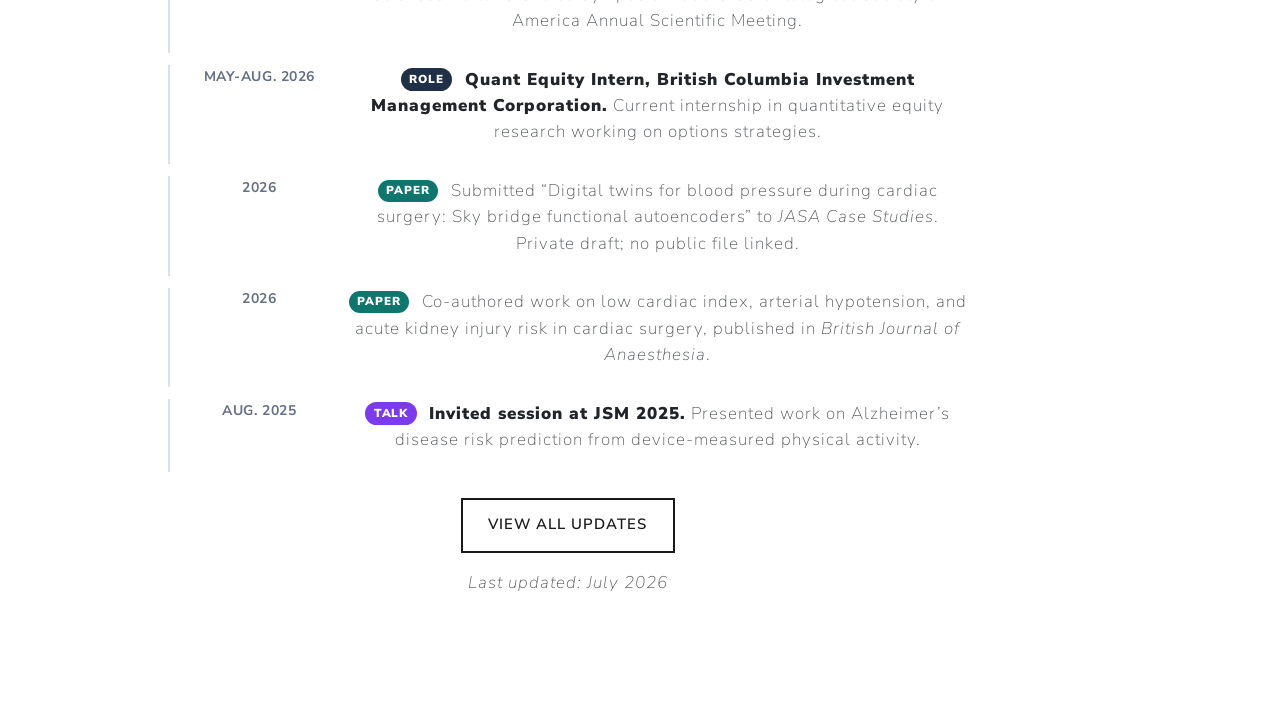
==== commit 3361ea70: "Hide rendered adaptive trading dashboard links" ====
--- a/index.html
+++ b/index.html
@@ -168,7 +168,7 @@
 <p><a href="https://scholar.google.com/citations?hl=en&amp;user=Vc9Pn4YAAAAJ" class="btn btn-outline-secondary"><i class="bi bi-journal-text"></i>&nbsp;Google Scholar</a></p>
 <p><a href="https://github.com/ang-zhao?tab=repositories" class="btn btn-outline-dark"><i class="bi bi-github"></i>&nbsp;GitHub</a></p>
 <p><a href="https://www.linkedin.com/in/angela0zhao/" class="btn btn-outline-primary"><i class="bi bi-linkedin"></i>&nbsp;LinkedIn</a></p>
-<p><a href="https://adaptive-trading.streamlit.app/" class="btn btn-outline-primary"><i class="bi bi-bar-chart-line"></i>&nbsp;Adaptive Trading Dashboard</a></p>
+<!-- Adaptive Trading Dashboard quick link temporarily hidden while the Streamlit app is unavailable. -->
 </div>
 </section>
 <section id="current-focus" class="level2 section-tight">
--- a/styles.css
+++ b/styles.css
@@ -37,8 +37,8 @@
 
 .project-grid {
   display: grid;
-  grid-template-columns: repeat(2, minmax(0, 1fr));
-  gap: 1rem;
+  grid-template-columns: 1fr;
+  gap: 1.15rem;
   margin: 1rem 0 1.5rem;
 }
 
@@ -57,20 +57,24 @@
 .project-card {
   display: flex;
   flex-direction: column;
-  gap: 0.7rem;
+  gap: 0.75rem;
+  min-width: 0;
 }
 
 .project-card h3 {
   font-size: 1.08rem;
   margin: 0;
+  overflow-wrap: anywhere;
 }
 
 .project-card p {
   margin-bottom: 0;
+  min-width: 0;
+  overflow-wrap: break-word;
 }
 
 .project-card figure {
-  margin: 0;
+  margin: 0.15rem 0;
 }
 
 .project-card figcaption {
@@ -83,12 +87,14 @@
 }
 
 .project-figure {
+  display: block;
   width: 100%;
-  aspect-ratio: 5 / 3;
-  object-fit: cover;
+  max-width: 100%;
+  height: auto;
+  object-fit: contain;
   border-radius: 6px;
   border: 1px solid #e4e9ee;
-  background: #f5f7fa;
+  background: #fff;
 }
 
 .project-link {
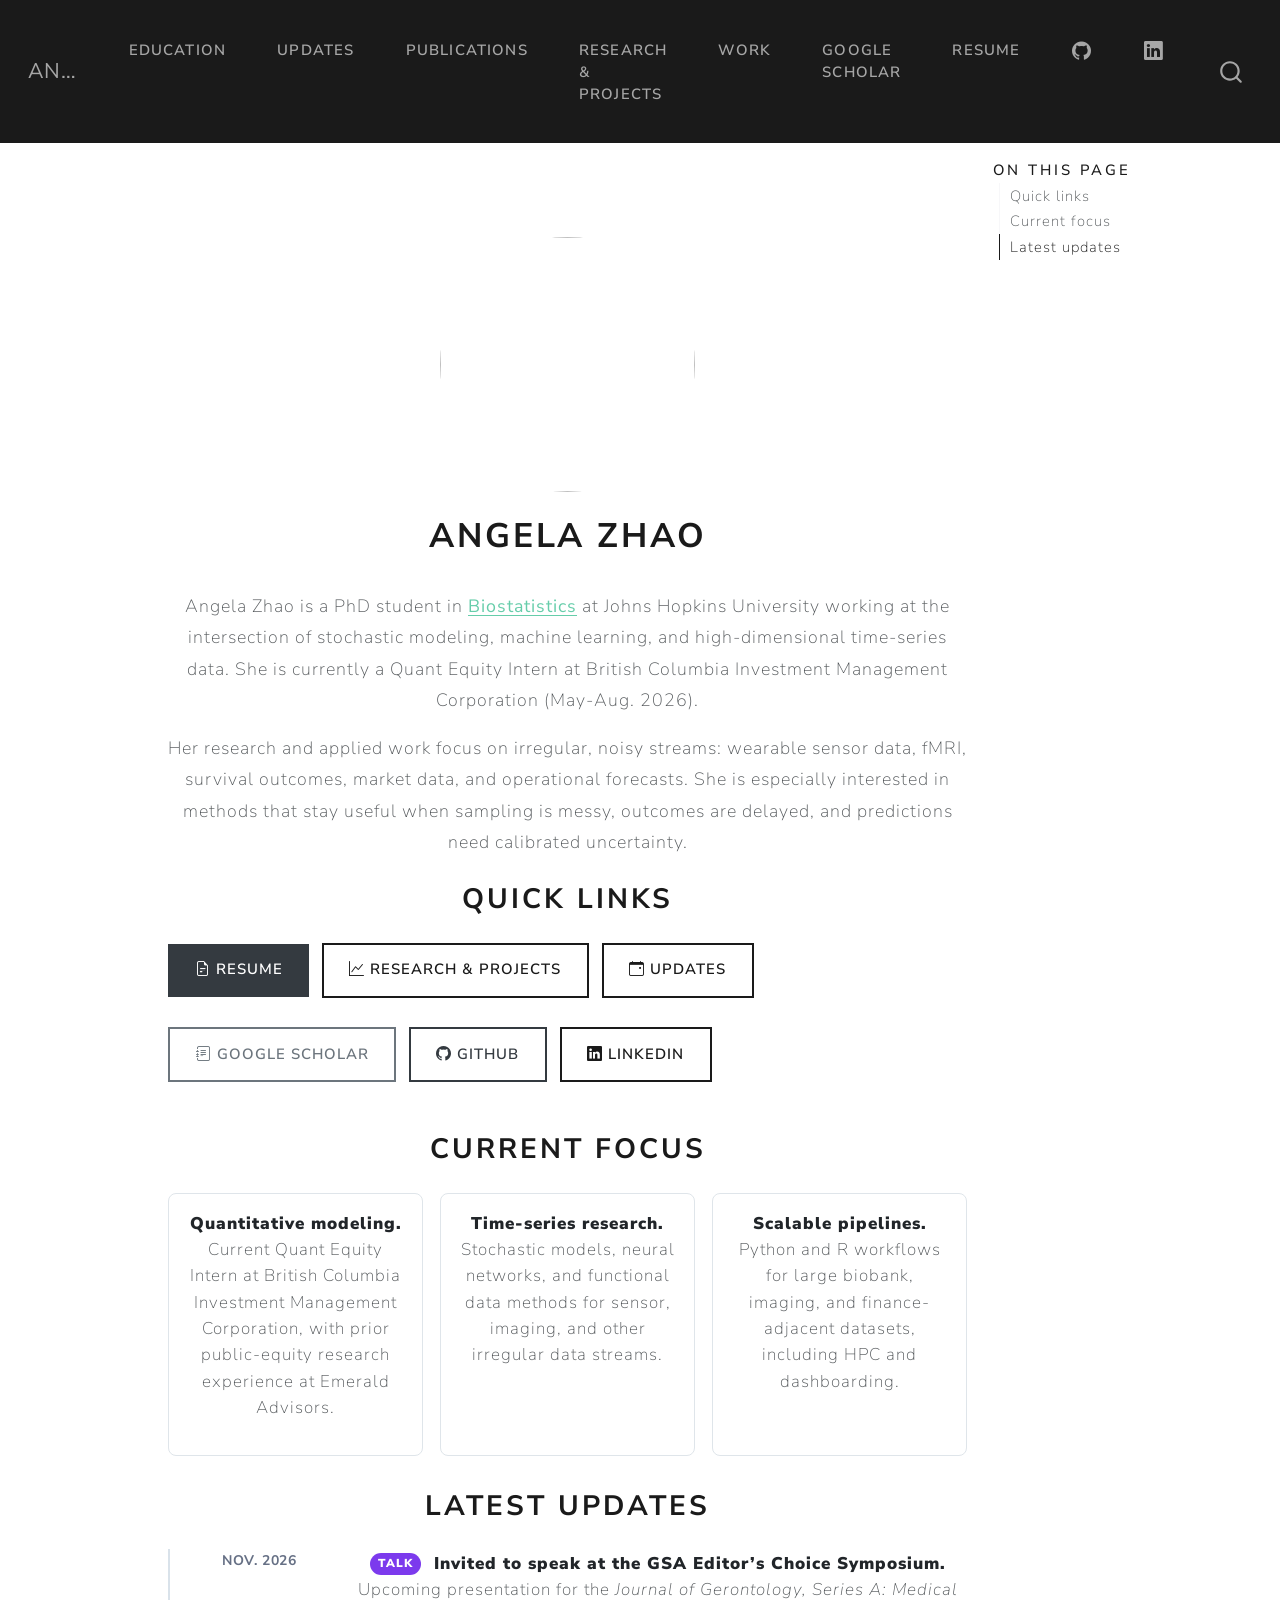
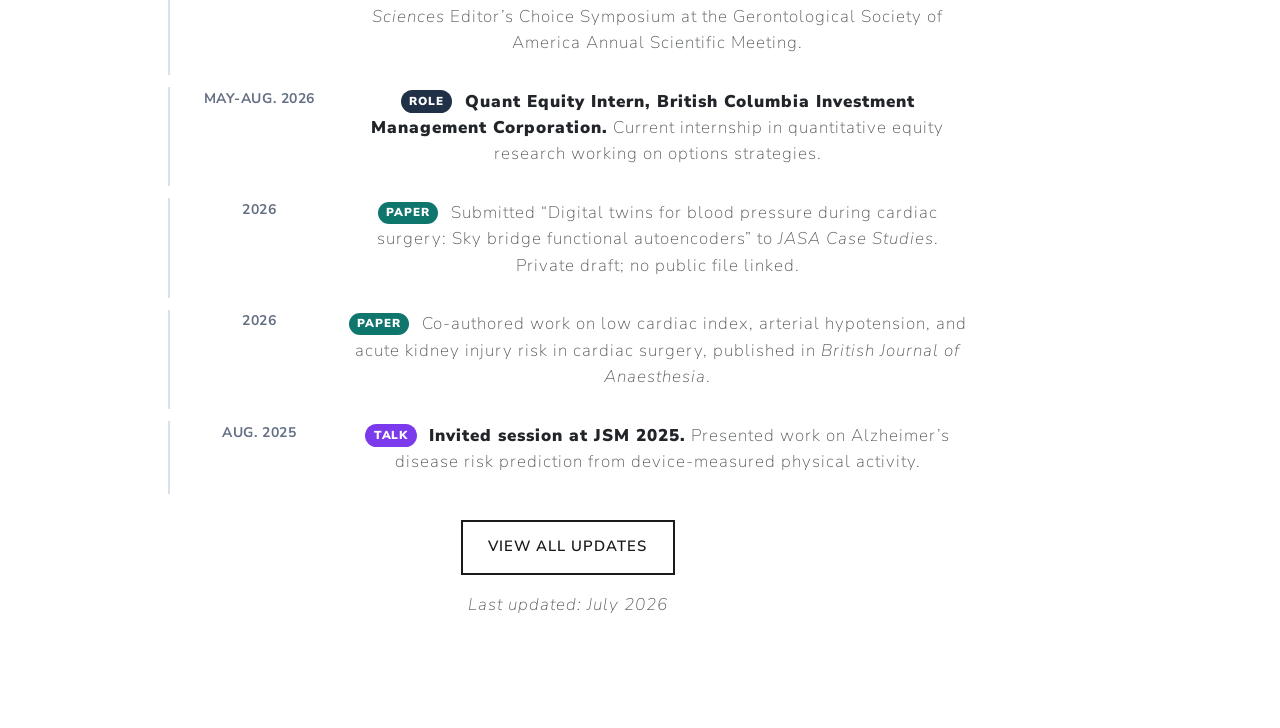
==== commit 9843646a: "Add rendered resume navbar link" ====
--- a/index.html
+++ b/index.html
@@ -112,6 +112,10 @@
     <a class="nav-link" href="https://scholar.google.com/citations?hl=en&amp;user=Vc9Pn4YAAAAJ"> 
 <span class="menu-text">Google Scholar</span></a>
   </li>  
+  <li class="nav-item">
+    <a class="nav-link" href="./resume_AngelaZhao.pdf"> 
+<span class="menu-text">Resume</span></a>
+  </li>  
   <li class="nav-item compact">
     <a class="nav-link" href="https://github.com/ang-zhao?tab=repositories"> <i class="bi bi-github" role="img">
 </i> 
@@ -162,7 +166,7 @@
 <section id="quick-links" class="level2 mt-4">
 <h2 class="mt-4" data-anchor-id="quick-links">Quick links</h2>
 <div class="quick-link-row">
-<p><a href="Angela_Zhao_Resume.pdf" class="btn btn-dark"><i class="bi bi-file-earmark-text"></i> Resume</a></p>
+<p><a href="resume_AngelaZhao.pdf" class="btn btn-dark"><i class="bi bi-file-earmark-text"></i> Resume</a></p>
 <p><a href="./projects.html" class="btn btn-outline-primary"><i class="bi bi-graph-up"></i> Research &amp; Projects</a></p>
 <p><a href="./updates.html" class="btn btn-outline-primary"><i class="bi bi-calendar-event"></i> Updates</a></p>
 <p><a href="https://scholar.google.com/citations?hl=en&amp;user=Vc9Pn4YAAAAJ" class="btn btn-outline-secondary"><i class="bi bi-journal-text"></i>&nbsp;Google Scholar</a></p>
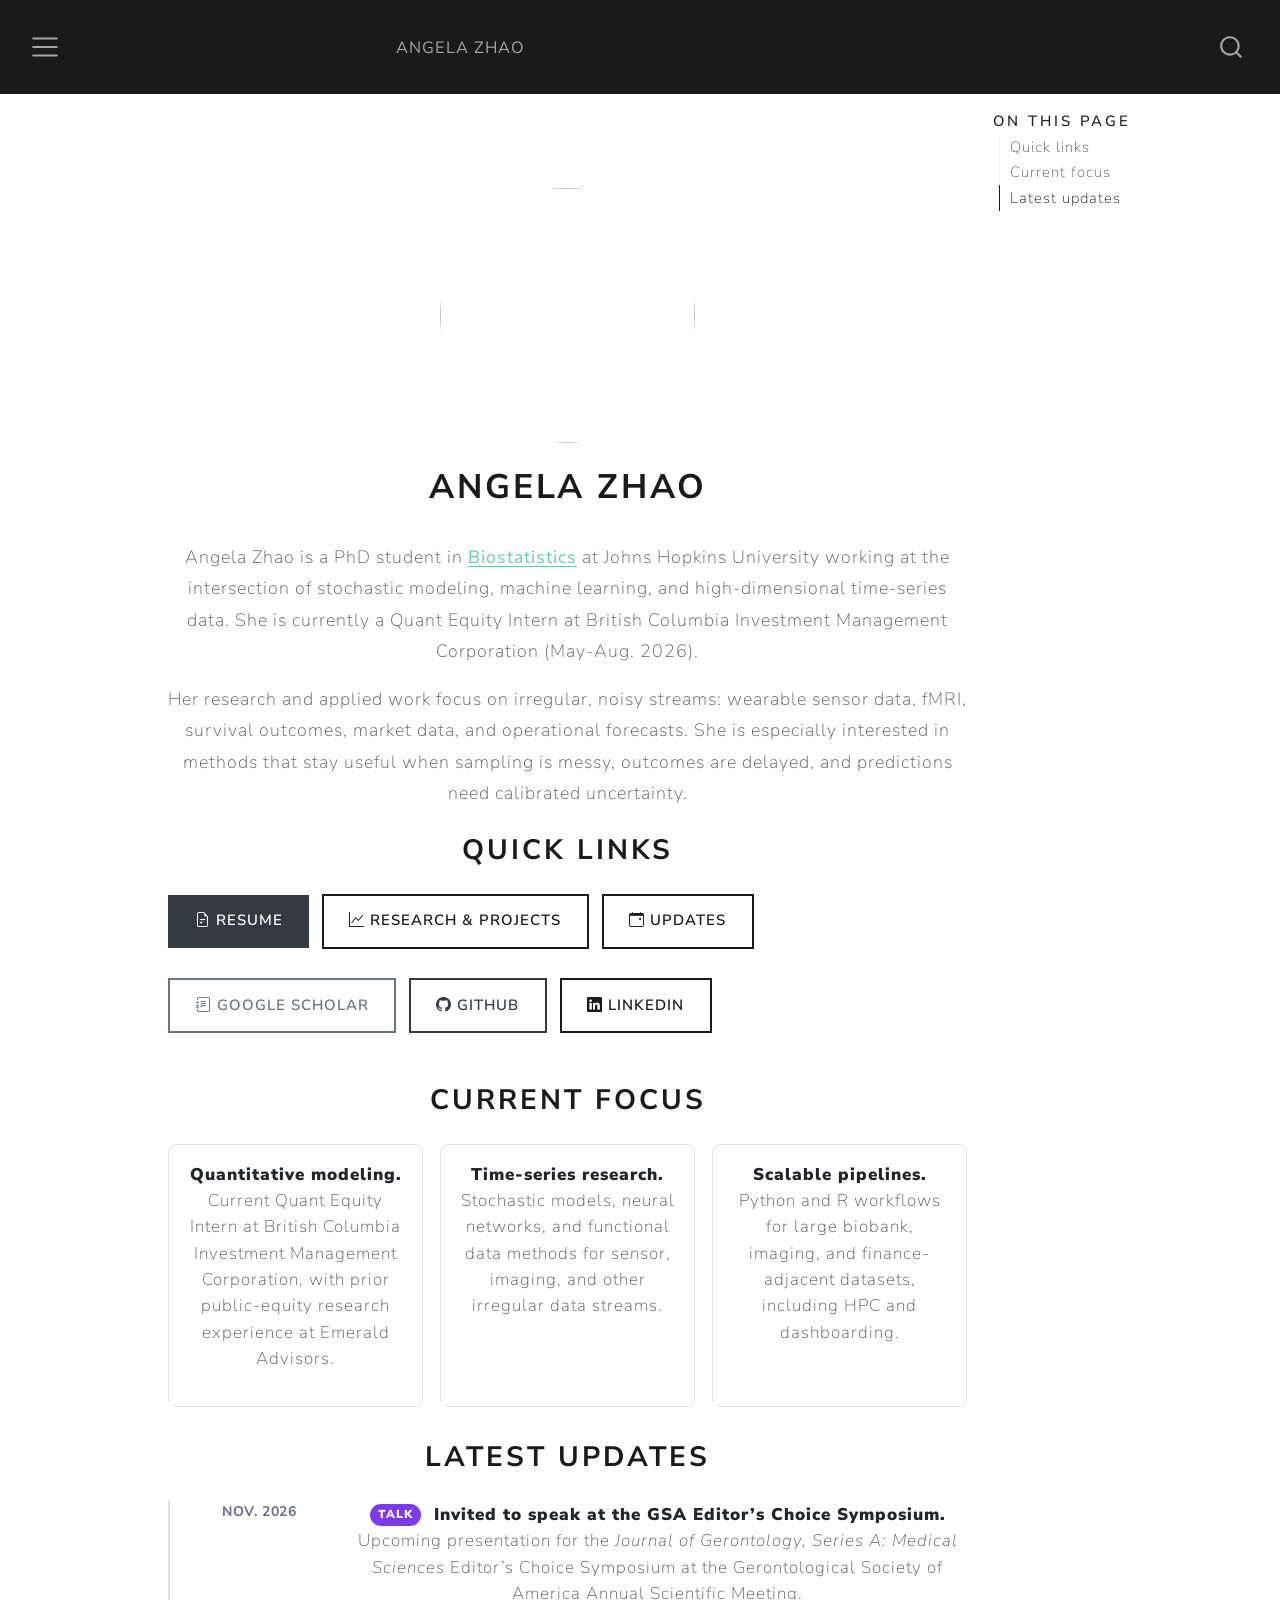
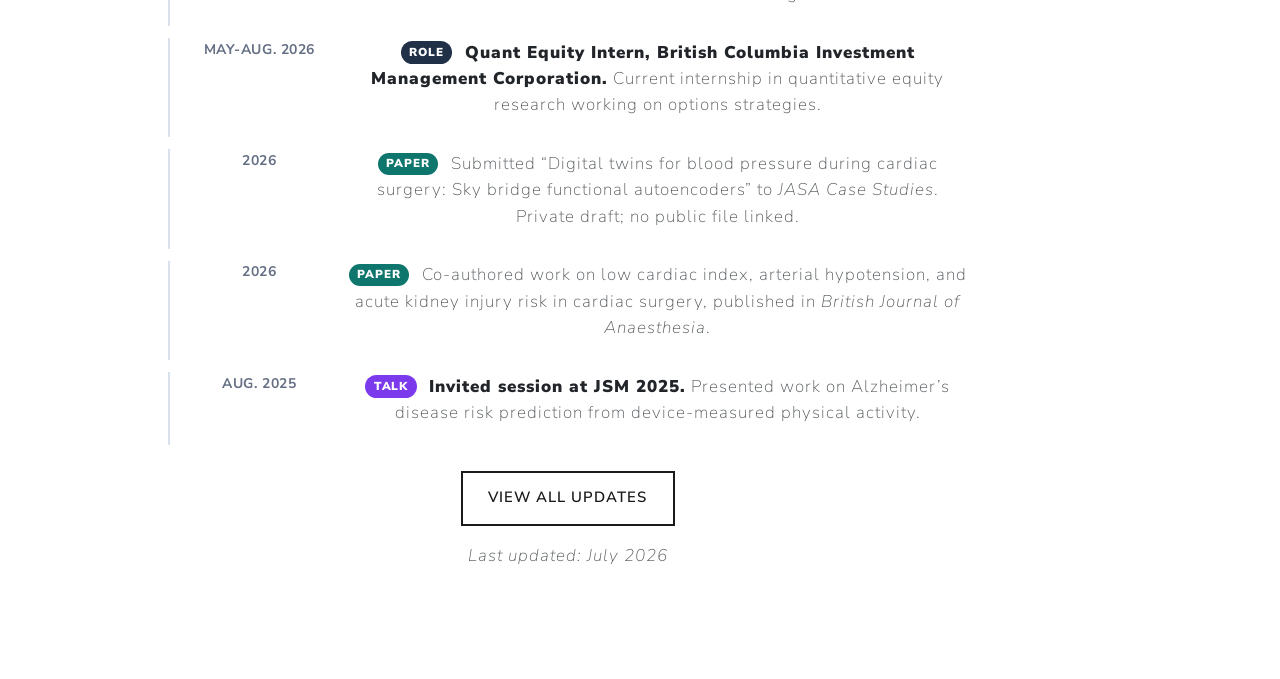
==== commit 72614d8a: "Tighten rendered navbar layout" ====
--- a/index.html
+++ b/index.html
@@ -75,7 +75,7 @@
 
 <div id="quarto-search-results"></div>
   <header id="quarto-header" class="headroom fixed-top">
-    <nav class="navbar navbar-expand-xl " data-bs-theme="dark">
+    <nav class="navbar navbar-expand-xxl " data-bs-theme="dark">
       <div class="navbar-container container-fluid">
       <div class="navbar-brand-container mx-auto">
     <a class="navbar-brand" href="./index.html">
--- a/styles.css
+++ b/styles.css
@@ -4,11 +4,33 @@
 h1,h2,h3,h4,h5,h6 { font-weight: 700; }
 
 .navbar-title {
+  font-size: 1.05rem;
   white-space: nowrap;
 }
 
 .navbar-nav .nav-link {
-  letter-spacing: 0.08em;
+  font-size: 0.78rem;
+  letter-spacing: 0.035em;
+  padding-left: 0.55rem !important;
+  padding-right: 0.55rem !important;
+}
+
+.navbar-nav .nav-item.compact .nav-link {
+  padding-left: 0.42rem !important;
+  padding-right: 0.42rem !important;
+}
+
+@media (min-width: 1200px) and (max-width: 1375px) {
+  .navbar-title {
+    font-size: 0.96rem;
+  }
+
+  .navbar-nav .nav-link {
+    font-size: 0.72rem;
+    letter-spacing: 0.02em;
+    padding-left: 0.38rem !important;
+    padding-right: 0.38rem !important;
+  }
 }
 
 .landing-copy,
